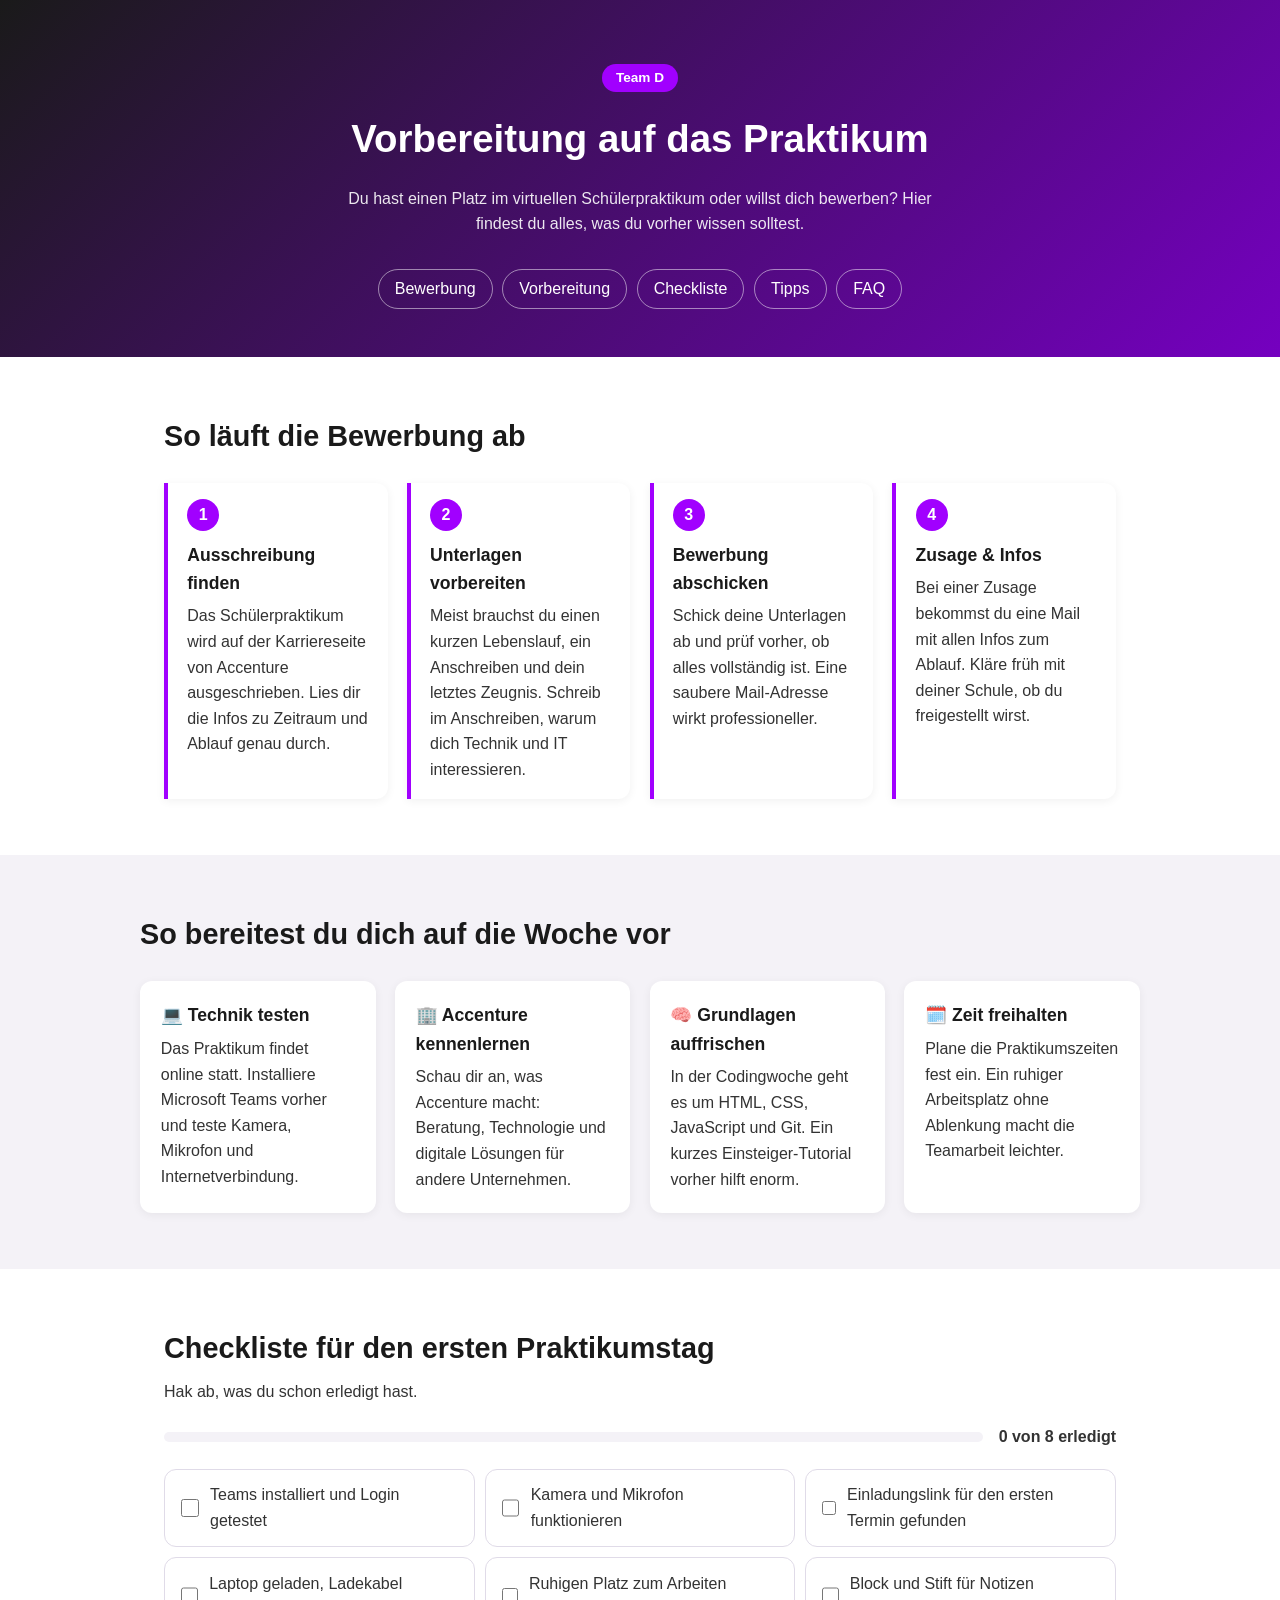
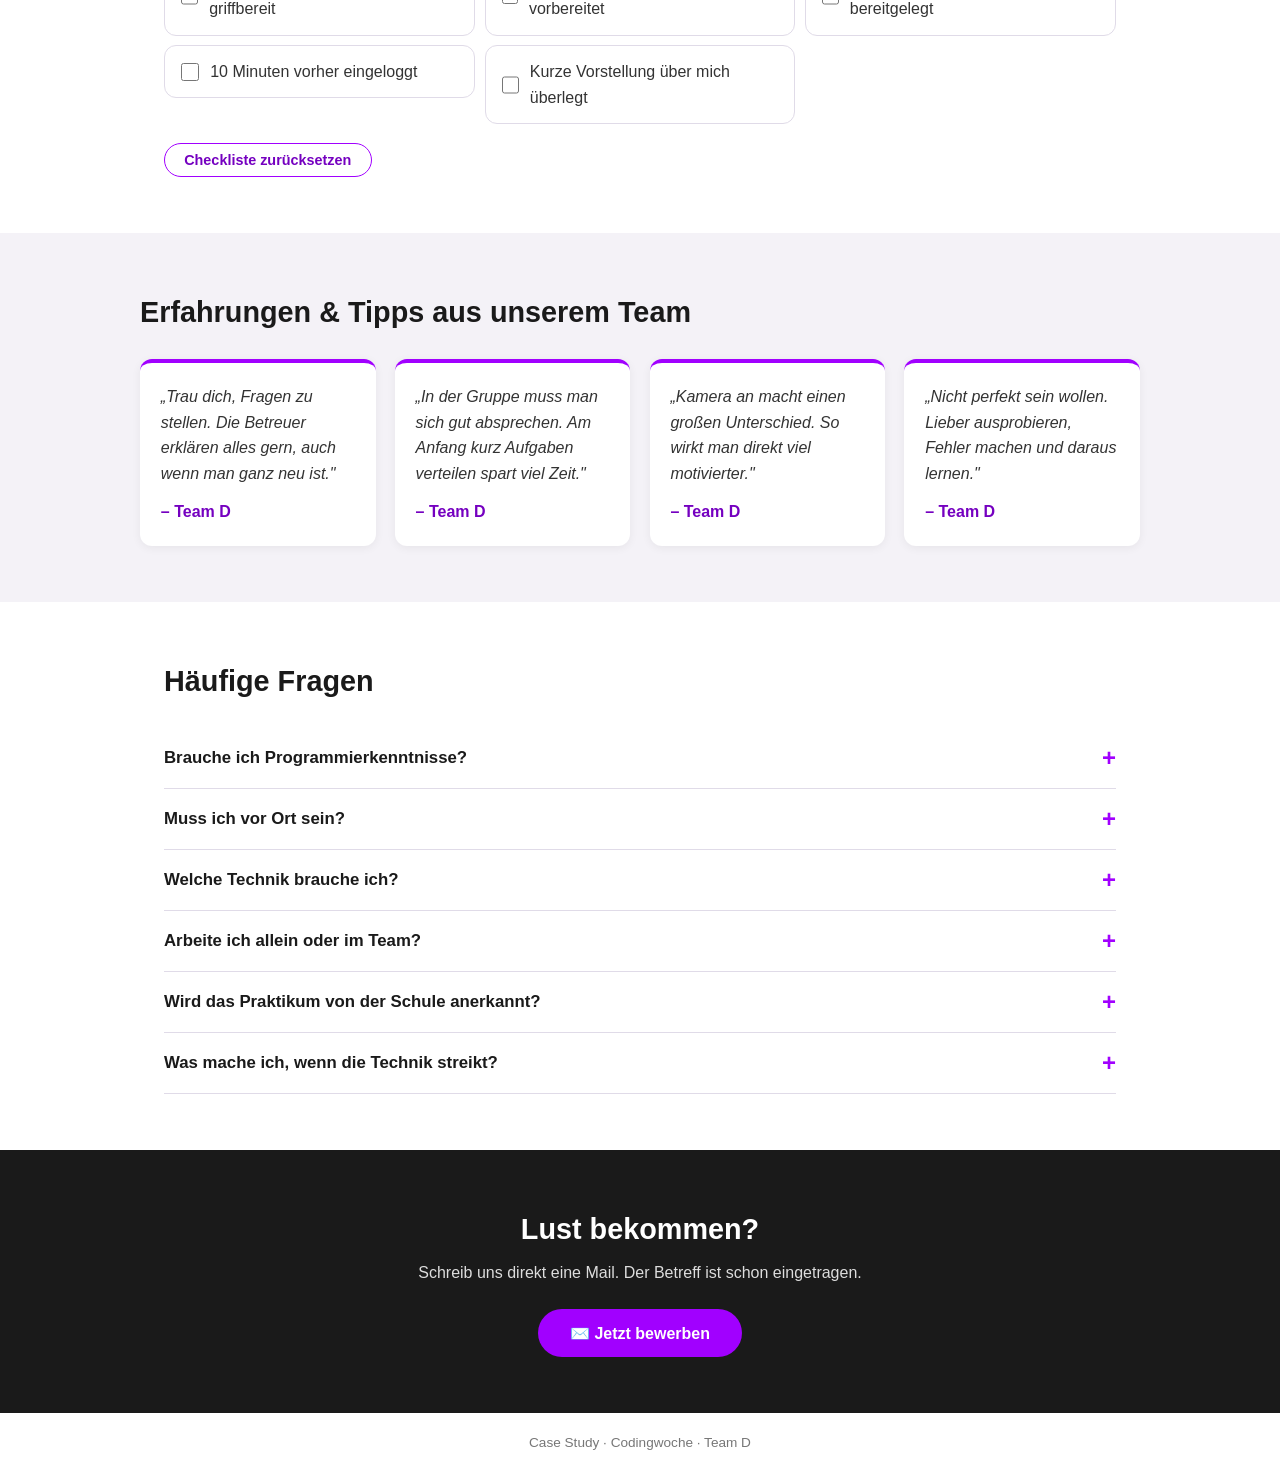
==== index.html @ a5226b43 "Team D: Vorbereitungsseite hinzugefügt" ====
<!DOCTYPE html>
<html lang="de">
<head>
  <meta charset="UTF-8">
  <meta name="viewport" content="width=device-width, initial-scale=1.0">
  <title>Vorbereitung auf das Praktikum</title>
  <link rel="stylesheet" href="style.css">
</head>
<body>

  <!-- Kopfbereich -->
  <header class="hero">
    <p class="hero__label">Team D</p>
    <h1>Vorbereitung auf das Praktikum</h1>
    <p class="hero__text">
      Du hast einen Platz im virtuellen Schülerpraktikum oder willst dich bewerben?
      Hier findest du alles, was du vorher wissen solltest.
    </p>
    <nav class="hero__nav">
      <a href="#bewerbung">Bewerbung</a>
      <a href="#vorbereitung">Vorbereitung</a>
      <a href="#checkliste">Checkliste</a>
      <a href="#tipps">Tipps</a>
      <a href="#faq">FAQ</a>
    </nav>
  </header>

  <main>

    <!-- 1. Bewerbungsprozess -->
    <section id="bewerbung" class="section">
      <h2>So läuft die Bewerbung ab</h2>
      <ol class="steps">
        <li class="step">
          <span class="step__nr">1</span>
          <h3>Ausschreibung finden</h3>
          <p>Das Schülerpraktikum wird auf der Karriereseite von Accenture ausgeschrieben. Lies dir die Infos zu Zeitraum und Ablauf genau durch.</p>
        </li>
        <li class="step">
          <span class="step__nr">2</span>
          <h3>Unterlagen vorbereiten</h3>
          <p>Meist brauchst du einen kurzen Lebenslauf, ein Anschreiben und dein letztes Zeugnis. Schreib im Anschreiben, warum dich Technik und IT interessieren.</p>
        </li>
        <li class="step">
          <span class="step__nr">3</span>
          <h3>Bewerbung abschicken</h3>
          <p>Schick deine Unterlagen ab und prüf vorher, ob alles vollständig ist. Eine saubere Mail-Adresse wirkt professioneller.</p>
        </li>
        <li class="step">
          <span class="step__nr">4</span>
          <h3>Zusage &amp; Infos</h3>
          <p>Bei einer Zusage bekommst du eine Mail mit allen Infos zum Ablauf. Kläre früh mit deiner Schule, ob du freigestellt wirst.</p>
        </li>
      </ol>
    </section>

    <!-- 2. Vorbereitung auf die Woche -->
    <section id="vorbereitung" class="section section--grey">
      <h2>So bereitest du dich auf die Woche vor</h2>
      <div class="cards">
        <article class="card">
          <h3>💻 Technik testen</h3>
          <p>Das Praktikum findet online statt. Installiere Microsoft Teams vorher und teste Kamera, Mikrofon und Internetverbindung.</p>
        </article>
        <article class="card">
          <h3>🏢 Accenture kennenlernen</h3>
          <p>Schau dir an, was Accenture macht: Beratung, Technologie und digitale Lösungen für andere Unternehmen.</p>
        </article>
        <article class="card">
          <h3>🧠 Grundlagen auffrischen</h3>
          <p>In der Codingwoche geht es um HTML, CSS, JavaScript und Git. Ein kurzes Einsteiger-Tutorial vorher hilft enorm.</p>
        </article>
        <article class="card">
          <h3>🗓️ Zeit freihalten</h3>
          <p>Plane die Praktikumszeiten fest ein. Ein ruhiger Arbeitsplatz ohne Ablenkung macht die Teamarbeit leichter.</p>
        </article>
      </div>
    </section>

    <!-- 3. Checkliste erster Tag -->
    <section id="checkliste" class="section">
      <h2>Checkliste für den ersten Praktikumstag</h2>
      <p class="section__intro">Hak ab, was du schon erledigt hast.</p>

      <div class="progress">
        <div class="progress__bar"><div class="progress__fill" id="progressFill"></div></div>
        <span class="progress__text" id="progressText">0 von 0 erledigt</span>
      </div>

      <ul class="checklist" id="checklist">
        <li><label><input type="checkbox"> Teams installiert und Login getestet</label></li>
        <li><label><input type="checkbox"> Kamera und Mikrofon funktionieren</label></li>
        <li><label><input type="checkbox"> Einladungslink für den ersten Termin gefunden</label></li>
        <li><label><input type="checkbox"> Laptop geladen, Ladekabel griffbereit</label></li>
        <li><label><input type="checkbox"> Ruhigen Platz zum Arbeiten vorbereitet</label></li>
        <li><label><input type="checkbox"> Block und Stift für Notizen bereitgelegt</label></li>
        <li><label><input type="checkbox"> 10 Minuten vorher eingeloggt</label></li>
        <li><label><input type="checkbox"> Kurze Vorstellung über mich überlegt</label></li>
      </ul>
      <button class="btn btn--light" id="resetChecklist">Checkliste zurücksetzen</button>
    </section>

    <!-- 4. Erfahrungen und Tipps -->
    <section id="tipps" class="section section--grey">
      <h2>Erfahrungen &amp; Tipps aus unserem Team</h2>
      <div class="cards">
        <blockquote class="quote">
          <p>„Trau dich, Fragen zu stellen. Die Betreuer erklären alles gern, auch wenn man ganz neu ist."</p>
          <cite>– Team D</cite>
        </blockquote>
        <blockquote class="quote">
          <p>„In der Gruppe muss man sich gut absprechen. Am Anfang kurz Aufgaben verteilen spart viel Zeit."</p>
          <cite>– Team D</cite>
        </blockquote>
        <blockquote class="quote">
          <p>„Kamera an macht einen großen Unterschied. So wirkt man direkt viel motivierter."</p>
          <cite>– Team D</cite>
        </blockquote>
        <blockquote class="quote">
          <p>„Nicht perfekt sein wollen. Lieber ausprobieren, Fehler machen und daraus lernen."</p>
          <cite>– Team D</cite>
        </blockquote>
      </div>
    </section>

    <!-- 5. FAQ -->
    <section id="faq" class="section">
      <h2>Häufige Fragen</h2>
      <div class="faq">
        <div class="faq__item">
          <button class="faq__question">Brauche ich Programmierkenntnisse?<span class="faq__icon">+</span></button>
          <div class="faq__answer"><p>Nein. Interesse an Informatik reicht. Die Grundlagen lernst du während der Codingwoche.</p></div>
        </div>
        <div class="faq__item">
          <button class="faq__question">Muss ich vor Ort sein?<span class="faq__icon">+</span></button>
          <div class="faq__answer"><p>Nein, das Praktikum ist virtuell. Du nimmst von zu Hause aus über Microsoft Teams teil.</p></div>
        </div>
        <div class="faq__item">
          <button class="faq__question">Welche Technik brauche ich?<span class="faq__icon">+</span></button>
          <div class="faq__answer"><p>Einen Laptop oder PC mit stabiler Internetverbindung, Kamera und Mikrofon. Ein Headset ist praktisch.</p></div>
        </div>
        <div class="faq__item">
          <button class="faq__question">Arbeite ich allein oder im Team?<span class="faq__icon">+</span></button>
          <div class="faq__answer"><p>Beides. Es gibt Inputs für alle und Aufgaben, die ihr in kleinen Teams löst, zum Beispiel eine Case Study.</p></div>
        </div>
        <div class="faq__item">
          <button class="faq__question">Wird das Praktikum von der Schule anerkannt?<span class="faq__icon">+</span></button>
          <div class="faq__answer"><p>Das entscheidet deine Schule. Frag am besten früh deine Lehrkraft und bitte um eine Praktikumsbestätigung.</p></div>
        </div>
        <div class="faq__item">
          <button class="faq__question">Was mache ich, wenn die Technik streikt?<span class="faq__icon">+</span></button>
          <div class="faq__answer"><p>Ruhe bewahren, kurz neu einwählen und die Betreuer per Chat oder Mail informieren.</p></div>
        </div>
      </div>
    </section>

    <!-- 6. Kontakt / E-Mail-Button -->
    <section class="section cta">
      <h2>Lust bekommen?</h2>
      <p>Schreib uns direkt eine Mail. Der Betreff ist schon eingetragen.</p>
      <button class="btn" id="mailButton">✉️ Jetzt bewerben</button>
    </section>

  </main>

  <footer class="footer">
    <p>Case Study · Codingwoche · Team D</p>
  </footer>

  <script src="script.js"></script>
</body>
</html>
---- style.css ----
/* ===== Grundeinstellungen ===== */
:root {
  --lila: #a100ff;
  --lila-dunkel: #7500c0;
  --schwarz: #1a1a1a;
  --grau: #f4f2f7;
  --text: #333;
  --radius: 12px;
}

* {
  box-sizing: border-box;
  margin: 0;
  padding: 0;
}

html {
  scroll-behavior: smooth;
}

body {
  font-family: "Segoe UI", Arial, sans-serif;
  color: var(--text);
  background: #fff;
  line-height: 1.6;
}

h2 {
  font-size: 1.8rem;
  color: var(--schwarz);
  margin-bottom: 1.5rem;
}

h3 {
  font-size: 1.1rem;
  color: var(--schwarz);
  margin-bottom: 0.4rem;
}

/* ===== Kopfbereich ===== */
.hero {
  background: linear-gradient(135deg, var(--schwarz) 0%, var(--lila-dunkel) 100%);
  color: #fff;
  padding: 4rem 1.5rem 3rem;
  text-align: center;
}

.hero__label {
  display: inline-block;
  background: var(--lila);
  padding: 0.2rem 0.9rem;
  border-radius: 20px;
  font-size: 0.85rem;
  font-weight: bold;
  margin-bottom: 1rem;
}

.hero h1 {
  font-size: 2.4rem;
  margin-bottom: 1rem;
}

.hero__text {
  max-width: 600px;
  margin: 0 auto 2rem;
  opacity: 0.9;
}

.hero__nav {
  display: flex;
  flex-wrap: wrap;
  justify-content: center;
  gap: 0.6rem;
}

.hero__nav a {
  color: #fff;
  text-decoration: none;
  border: 1px solid rgba(255, 255, 255, 0.5);
  padding: 0.4rem 1rem;
  border-radius: 20px;
  transition: background 0.2s;
}

.hero__nav a:hover {
  background: var(--lila);
  border-color: var(--lila);
}

/* ===== Abschnitte ===== */
.section {
  max-width: 1000px;
  margin: 0 auto;
  padding: 3.5rem 1.5rem;
}

.section--grey {
  max-width: none;
  background: var(--grau);
}

.section--grey > * {
  max-width: 1000px;
  margin-left: auto;
  margin-right: auto;
}

.section--grey > h2 {
  margin-bottom: 1.5rem;
}

.section__intro {
  margin-top: -1rem;
  margin-bottom: 1.2rem;
}

/* ===== Bewerbungsschritte ===== */
.steps {
  list-style: none;
  display: grid;
  grid-template-columns: repeat(auto-fit, minmax(210px, 1fr));
  gap: 1.2rem;
}

.step {
  border-left: 4px solid var(--lila);
  padding: 1rem 1rem 1rem 1.2rem;
  background: #fff;
  box-shadow: 0 2px 10px rgba(0, 0, 0, 0.06);
  border-radius: 0 var(--radius) var(--radius) 0;
}

.step__nr {
  display: inline-flex;
  align-items: center;
  justify-content: center;
  width: 32px;
  height: 32px;
  border-radius: 50%;
  background: var(--lila);
  color: #fff;
  font-weight: bold;
  margin-bottom: 0.6rem;
}

/* ===== Karten (Flexbox) ===== */
.cards {
  display: flex;
  flex-wrap: wrap;
  gap: 1.2rem;
}

.card,
.quote {
  flex: 1 1 220px;
  background: #fff;
  padding: 1.3rem;
  border-radius: var(--radius);
  box-shadow: 0 2px 10px rgba(0, 0, 0, 0.06);
  transition: transform 0.2s;
}

.card:hover,
.quote:hover {
  transform: translateY(-4px);
}

.quote {
  border-top: 4px solid var(--lila);
  font-style: italic;
}

.quote cite {
  display: block;
  margin-top: 0.8rem;
  font-style: normal;
  font-weight: bold;
  color: var(--lila-dunkel);
}

/* ===== Checkliste ===== */
.progress {
  display: flex;
  align-items: center;
  gap: 1rem;
  margin-bottom: 1.2rem;
}

.progress__bar {
  flex: 1;
  height: 10px;
  background: var(--grau);
  border-radius: 10px;
  overflow: hidden;
}

.progress__fill {
  height: 100%;
  width: 0;
  background: var(--lila);
  transition: width 0.3s;
}

.progress__text {
  font-weight: bold;
  white-space: nowrap;
}

.checklist {
  list-style: none;
  display: grid;
  grid-template-columns: repeat(auto-fit, minmax(280px, 1fr));
  gap: 0.6rem;
  margin-bottom: 1.2rem;
}

.checklist label {
  display: flex;
  align-items: center;
  gap: 0.7rem;
  padding: 0.8rem 1rem;
  border: 1px solid #e0dbe8;
  border-radius: var(--radius);
  cursor: pointer;
  transition: background 0.2s;
}

.checklist input {
  width: 18px;
  height: 18px;
  accent-color: var(--lila);
}

.checklist label.erledigt {
  background: #f3e6ff;
  text-decoration: line-through;
  color: #777;
}

/* ===== FAQ ===== */
.faq__item {
  border-bottom: 1px solid #e0dbe8;
}

.faq__question {
  width: 100%;
  display: flex;
  justify-content: space-between;
  align-items: center;
  background: none;
  border: none;
  padding: 1rem 0;
  font-size: 1.05rem;
  font-weight: bold;
  text-align: left;
  color: var(--schwarz);
  cursor: pointer;
}

.faq__question:hover {
  color: var(--lila);
}

.faq__icon {
  font-size: 1.5rem;
  color: var(--lila);
  transition: transform 0.2s;
}

.faq__answer {
  max-height: 0;
  overflow: hidden;
  transition: max-height 0.3s ease;
}

.faq__answer p {
  padding-bottom: 1rem;
}

.faq__item.offen .faq__icon {
  transform: rotate(45deg);
}

/* ===== Buttons ===== */
.btn {
  background: var(--lila);
  color: #fff;
  border: none;
  padding: 0.9rem 2rem;
  border-radius: 30px;
  font-size: 1rem;
  font-weight: bold;
  cursor: pointer;
  transition: background 0.2s;
}

.btn:hover {
  background: var(--lila-dunkel);
}

.btn--light {
  background: none;
  color: var(--lila-dunkel);
  border: 1px solid var(--lila);
  padding: 0.5rem 1.2rem;
  font-size: 0.9rem;
}

.btn--light:hover {
  background: var(--grau);
}

/* ===== Call to Action ===== */
.cta {
  text-align: center;
  background: var(--schwarz);
  color: #fff;
  max-width: none;
}

.cta h2 {
  color: #fff;
  margin-bottom: 0.5rem;
}

.cta p {
  margin-bottom: 1.5rem;
  opacity: 0.85;
}

/* ===== Fußzeile ===== */
.footer {
  text-align: center;
  padding: 1.2rem;
  font-size: 0.85rem;
  color: #777;
}

/* ===== Handy-Ansicht ===== */
@media (max-width: 600px) {
  .hero h1 {
    font-size: 1.8rem;
  }

  h2 {
    font-size: 1.4rem;
  }
}
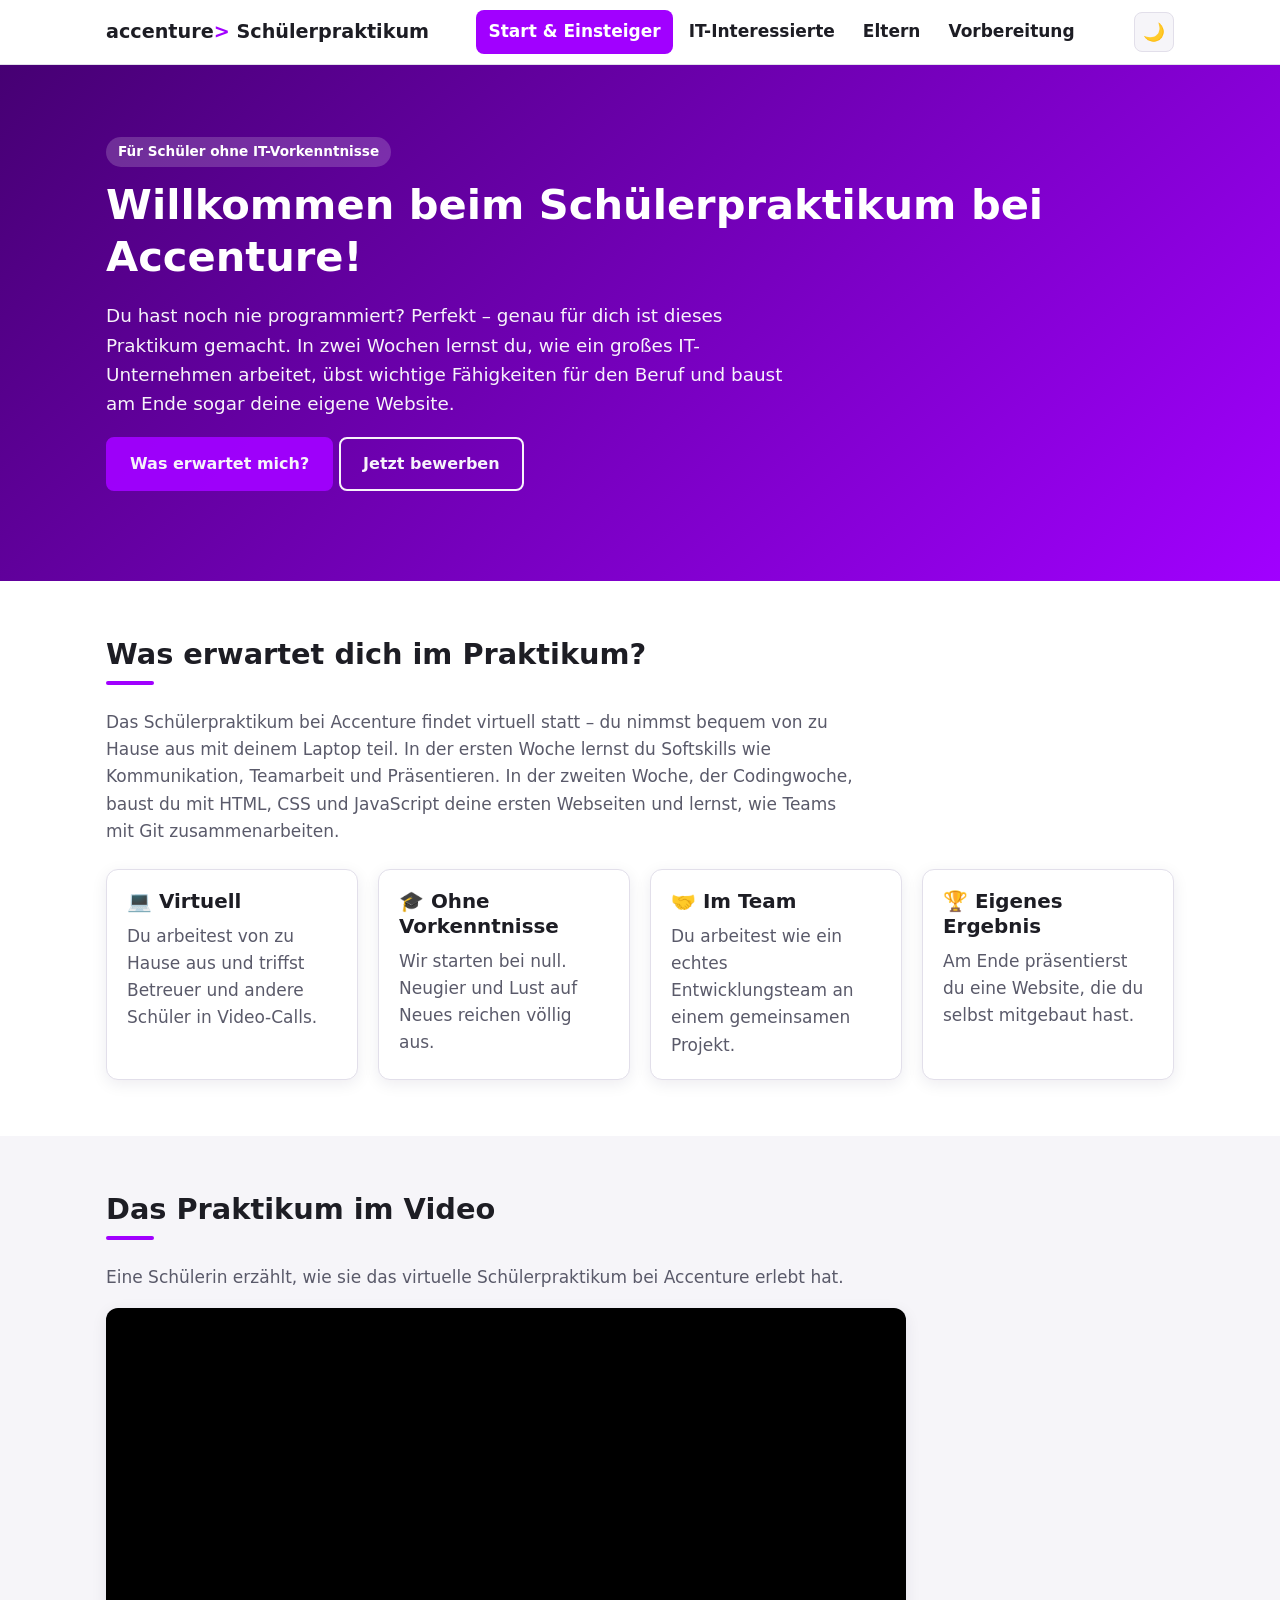
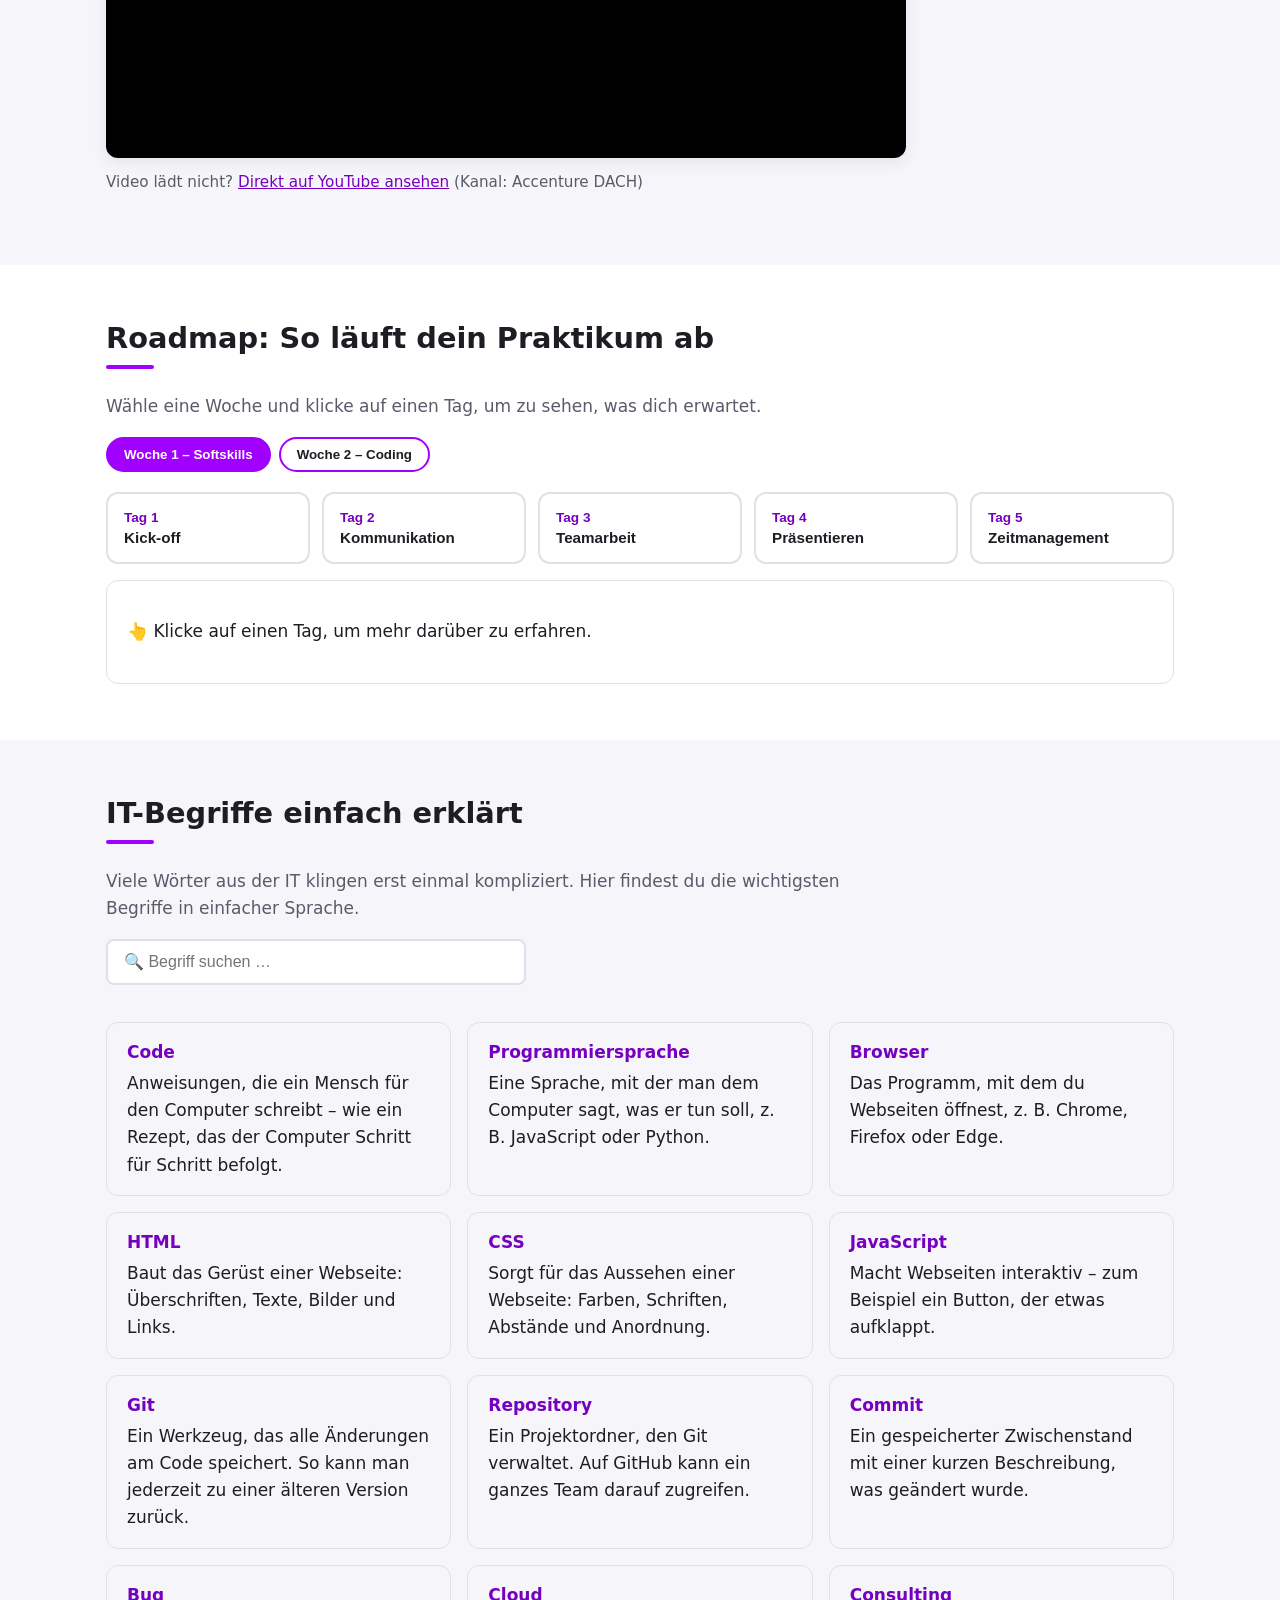
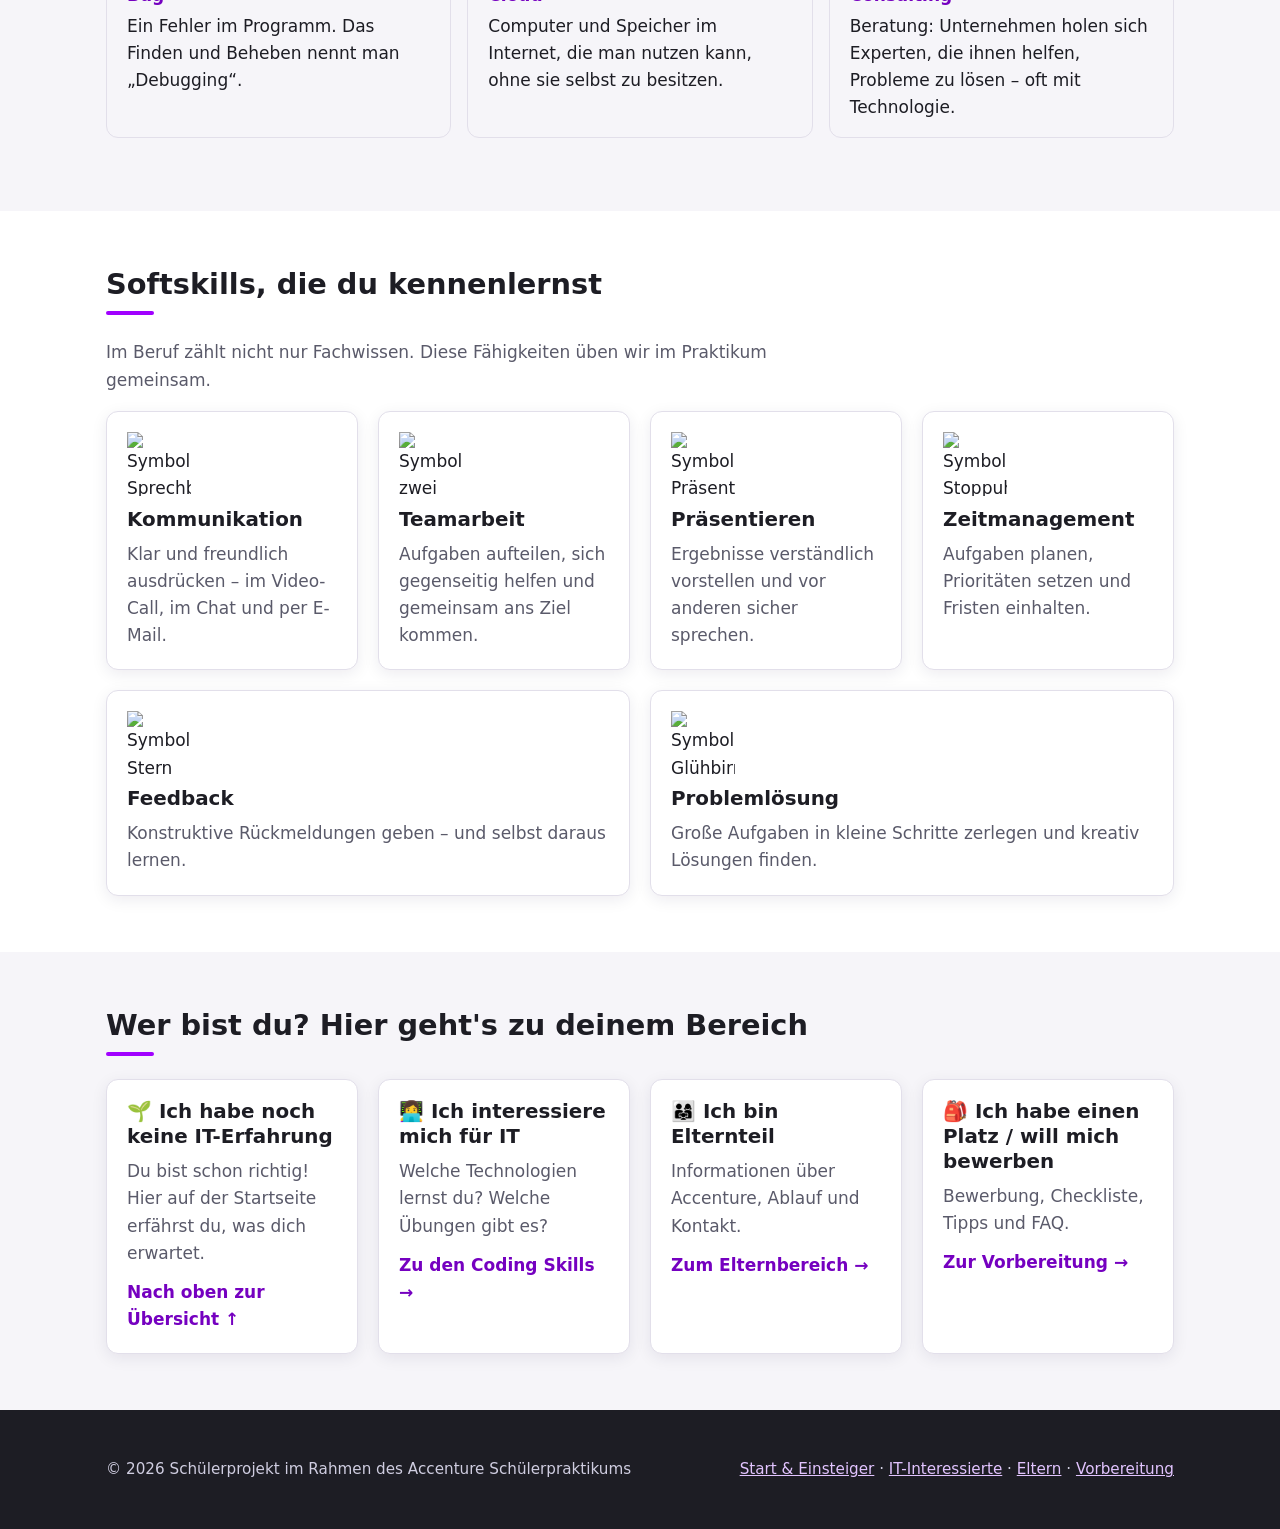
==== commit 1f4d6b92: "Dateinamen vereinheitlicht und gemeinsame style.css repariert" ====
--- a/index.html
+++ b/index.html
@@ -1,172 +1,247 @@
 <!DOCTYPE html>
 <html lang="de">
 <head>
+  <!-- Zeichensatz UTF-8, damit ä, ö, ü und ß richtig angezeigt werden -->
   <meta charset="UTF-8">
+  <!-- sorgt dafür, dass die Seite auf dem Handy nicht winzig klein dargestellt wird -->
   <meta name="viewport" content="width=device-width, initial-scale=1.0">
-  <title>Vorbereitung auf das Praktikum</title>
-  <link rel="stylesheet" href="style.css">
+  <title>Schülerpraktikum bei Accenture – Start</title>
+  <meta name="description" content="Alles über das virtuelle Schülerpraktikum bei Accenture – für Schüler ohne IT-Vorkenntnisse, IT-Interessierte, Eltern und zukünftige Praktikanten.">
+  <!-- gemeinsames Design für alle Seiten -->
+  <link rel="stylesheet" href="teama.css">
 </head>
 <body>
 
-  <!-- Kopfbereich -->
-  <header class="hero">
-    <p class="hero__label">Team D</p>
-    <h1>Vorbereitung auf das Praktikum</h1>
-    <p class="hero__text">
-      Du hast einen Platz im virtuellen Schülerpraktikum oder willst dich bewerben?
-      Hier findest du alles, was du vorher wissen solltest.
-    </p>
-    <nav class="hero__nav">
-      <a href="#bewerbung">Bewerbung</a>
-      <a href="#vorbereitung">Vorbereitung</a>
-      <a href="#checkliste">Checkliste</a>
-      <a href="#tipps">Tipps</a>
-      <a href="#faq">FAQ</a>
+  <!-- ===== GEMEINSAME NAVIGATION (auf allen 4 Seiten gleich, Änderungen nur über den Project Lead) ===== -->
+  <header class="navbar">
+    <nav class="container" aria-label="Hauptnavigation">
+      <a href="index.html" class="logo">accenture<span>&gt;</span> Schülerpraktikum</a>
+      <ul class="nav-links">
+        <li><a href="index.html" class="aktiv">Start &amp; Einsteiger</a></li>
+        <li><a href="coding.html">IT-Interessierte</a></li>
+        <li><a href="eltern.html">Eltern</a></li>
+        <li><a href="vorbereitung.html">Vorbereitung</a></li>
+      </ul>
+      <div class="nav-aktionen">
+        <button id="dark-btn" class="icon-btn" type="button" aria-label="Dunklen Modus aktivieren">🌙</button>
+        <button id="menu-btn" class="icon-btn" type="button" aria-label="Menü öffnen" aria-expanded="false">☰</button>
+      </div>
     </nav>
   </header>
 
+  <!-- ===== TEAM A: Home & Schüler ohne IT-Vorkenntnisse ===== -->
   <main>
 
-    <!-- 1. Bewerbungsprozess -->
-    <section id="bewerbung" class="section">
-      <h2>So läuft die Bewerbung ab</h2>
-      <ol class="steps">
-        <li class="step">
-          <span class="step__nr">1</span>
-          <h3>Ausschreibung finden</h3>
-          <p>Das Schülerpraktikum wird auf der Karriereseite von Accenture ausgeschrieben. Lies dir die Infos zu Zeitraum und Ablauf genau durch.</p>
-        </li>
-        <li class="step">
-          <span class="step__nr">2</span>
-          <h3>Unterlagen vorbereiten</h3>
-          <p>Meist brauchst du einen kurzen Lebenslauf, ein Anschreiben und dein letztes Zeugnis. Schreib im Anschreiben, warum dich Technik und IT interessieren.</p>
-        </li>
-        <li class="step">
-          <span class="step__nr">3</span>
-          <h3>Bewerbung abschicken</h3>
-          <p>Schick deine Unterlagen ab und prüf vorher, ob alles vollständig ist. Eine saubere Mail-Adresse wirkt professioneller.</p>
-        </li>
-        <li class="step">
-          <span class="step__nr">4</span>
-          <h3>Zusage &amp; Infos</h3>
-          <p>Bei einer Zusage bekommst du eine Mail mit allen Infos zum Ablauf. Kläre früh mit deiner Schule, ob du freigestellt wirst.</p>
-        </li>
-      </ol>
-    </section>
-
-    <!-- 2. Vorbereitung auf die Woche -->
-    <section id="vorbereitung" class="section section--grey">
-      <h2>So bereitest du dich auf die Woche vor</h2>
-      <div class="cards">
-        <article class="card">
-          <h3>💻 Technik testen</h3>
-          <p>Das Praktikum findet online statt. Installiere Microsoft Teams vorher und teste Kamera, Mikrofon und Internetverbindung.</p>
-        </article>
-        <article class="card">
-          <h3>🏢 Accenture kennenlernen</h3>
-          <p>Schau dir an, was Accenture macht: Beratung, Technologie und digitale Lösungen für andere Unternehmen.</p>
-        </article>
-        <article class="card">
-          <h3>🧠 Grundlagen auffrischen</h3>
-          <p>In der Codingwoche geht es um HTML, CSS, JavaScript und Git. Ein kurzes Einsteiger-Tutorial vorher hilft enorm.</p>
-        </article>
-        <article class="card">
-          <h3>🗓️ Zeit freihalten</h3>
-          <p>Plane die Praktikumszeiten fest ein. Ein ruhiger Arbeitsplatz ohne Ablenkung macht die Teamarbeit leichter.</p>
-        </article>
-      </div>
-    </section>
-
-    <!-- 3. Checkliste erster Tag -->
-    <section id="checkliste" class="section">
-      <h2>Checkliste für den ersten Praktikumstag</h2>
-      <p class="section__intro">Hak ab, was du schon erledigt hast.</p>
-
-      <div class="progress">
-        <div class="progress__bar"><div class="progress__fill" id="progressFill"></div></div>
-        <span class="progress__text" id="progressText">0 von 0 erledigt</span>
-      </div>
-
-      <ul class="checklist" id="checklist">
-        <li><label><input type="checkbox"> Teams installiert und Login getestet</label></li>
-        <li><label><input type="checkbox"> Kamera und Mikrofon funktionieren</label></li>
-        <li><label><input type="checkbox"> Einladungslink für den ersten Termin gefunden</label></li>
-        <li><label><input type="checkbox"> Laptop geladen, Ladekabel griffbereit</label></li>
-        <li><label><input type="checkbox"> Ruhigen Platz zum Arbeiten vorbereitet</label></li>
-        <li><label><input type="checkbox"> Block und Stift für Notizen bereitgelegt</label></li>
-        <li><label><input type="checkbox"> 10 Minuten vorher eingeloggt</label></li>
-        <li><label><input type="checkbox"> Kurze Vorstellung über mich überlegt</label></li>
-      </ul>
-      <button class="btn btn--light" id="resetChecklist">Checkliste zurücksetzen</button>
-    </section>
-
-    <!-- 4. Erfahrungen und Tipps -->
-    <section id="tipps" class="section section--grey">
-      <h2>Erfahrungen &amp; Tipps aus unserem Team</h2>
-      <div class="cards">
-        <blockquote class="quote">
-          <p>„Trau dich, Fragen zu stellen. Die Betreuer erklären alles gern, auch wenn man ganz neu ist."</p>
-          <cite>– Team D</cite>
-        </blockquote>
-        <blockquote class="quote">
-          <p>„In der Gruppe muss man sich gut absprechen. Am Anfang kurz Aufgaben verteilen spart viel Zeit."</p>
-          <cite>– Team D</cite>
-        </blockquote>
-        <blockquote class="quote">
-          <p>„Kamera an macht einen großen Unterschied. So wirkt man direkt viel motivierter."</p>
-          <cite>– Team D</cite>
-        </blockquote>
-        <blockquote class="quote">
-          <p>„Nicht perfekt sein wollen. Lieber ausprobieren, Fehler machen und daraus lernen."</p>
-          <cite>– Team D</cite>
-        </blockquote>
-      </div>
-    </section>
-
-    <!-- 5. FAQ -->
-    <section id="faq" class="section">
-      <h2>Häufige Fragen</h2>
-      <div class="faq">
-        <div class="faq__item">
-          <button class="faq__question">Brauche ich Programmierkenntnisse?<span class="faq__icon">+</span></button>
-          <div class="faq__answer"><p>Nein. Interesse an Informatik reicht. Die Grundlagen lernst du während der Codingwoche.</p></div>
-        </div>
-        <div class="faq__item">
-          <button class="faq__question">Muss ich vor Ort sein?<span class="faq__icon">+</span></button>
-          <div class="faq__answer"><p>Nein, das Praktikum ist virtuell. Du nimmst von zu Hause aus über Microsoft Teams teil.</p></div>
-        </div>
-        <div class="faq__item">
-          <button class="faq__question">Welche Technik brauche ich?<span class="faq__icon">+</span></button>
-          <div class="faq__answer"><p>Einen Laptop oder PC mit stabiler Internetverbindung, Kamera und Mikrofon. Ein Headset ist praktisch.</p></div>
-        </div>
-        <div class="faq__item">
-          <button class="faq__question">Arbeite ich allein oder im Team?<span class="faq__icon">+</span></button>
-          <div class="faq__answer"><p>Beides. Es gibt Inputs für alle und Aufgaben, die ihr in kleinen Teams löst, zum Beispiel eine Case Study.</p></div>
-        </div>
-        <div class="faq__item">
-          <button class="faq__question">Wird das Praktikum von der Schule anerkannt?<span class="faq__icon">+</span></button>
-          <div class="faq__answer"><p>Das entscheidet deine Schule. Frag am besten früh deine Lehrkraft und bitte um eine Praktikumsbestätigung.</p></div>
-        </div>
-        <div class="faq__item">
-          <button class="faq__question">Was mache ich, wenn die Technik streikt?<span class="faq__icon">+</span></button>
-          <div class="faq__answer"><p>Ruhe bewahren, kurz neu einwählen und die Betreuer per Chat oder Mail informieren.</p></div>
-        </div>
-      </div>
-    </section>
-
-    <!-- 6. Kontakt / E-Mail-Button -->
-    <section class="section cta">
-      <h2>Lust bekommen?</h2>
-      <p>Schreib uns direkt eine Mail. Der Betreff ist schon eingetragen.</p>
-      <button class="btn" id="mailButton">✉️ Jetzt bewerben</button>
+    <!-- 1. Willkommenstext -->
+    <section class="hero">
+      <div class="container">
+        <span class="label">Für Schüler ohne IT-Vorkenntnisse</span>
+        <h1>Willkommen beim Schülerpraktikum bei Accenture!</h1>
+        <p>Du hast noch nie programmiert? Perfekt – genau für dich ist dieses Praktikum gemacht. In zwei Wochen lernst du, wie ein großes IT-Unternehmen arbeitet, übst wichtige Fähigkeiten für den Beruf und baust am Ende sogar deine eigene Website.</p>
+        <p>
+          <a href="#erwartung" class="btn">Was erwartet mich?</a>
+          <a href="vorbereitung.html#bewerben" class="btn hell">Jetzt bewerben</a>
+        </p>
+      </div>
+    </section>
+
+    <!-- 2. Was erwartet mich? (Erklärung des Praktikums) -->
+    <section id="erwartung">
+      <div class="container">
+        <h2>Was erwartet dich im Praktikum?</h2>
+        <p class="einleitung">Das Schülerpraktikum bei Accenture findet virtuell statt – du nimmst bequem von zu Hause aus mit deinem Laptop teil. In der ersten Woche lernst du Softskills wie Kommunikation, Teamarbeit und Präsentieren. In der zweiten Woche, der Codingwoche, baust du mit HTML, CSS und JavaScript deine ersten Webseiten und lernst, wie Teams mit Git zusammenarbeiten.</p>
+        <div class="card-reihe" style="margin-top:24px">
+          <div class="card">
+            <h3>💻 Virtuell</h3>
+            <p>Du arbeitest von zu Hause aus und triffst Betreuer und andere Schüler in Video-Calls.</p>
+          </div>
+          <div class="card">
+            <h3>🎓 Ohne Vorkenntnisse</h3>
+            <p>Wir starten bei null. Neugier und Lust auf Neues reichen völlig aus.</p>
+          </div>
+          <div class="card">
+            <h3>🤝 Im Team</h3>
+            <p>Du arbeitest wie ein echtes Entwicklungsteam an einem gemeinsamen Projekt.</p>
+          </div>
+          <div class="card">
+            <h3>🏆 Eigenes Ergebnis</h3>
+            <p>Am Ende präsentierst du eine Website, die du selbst mitgebaut hast.</p>
+          </div>
+        </div>
+      </div>
+    </section>
+
+    <!-- 3. Video (eingebettet mit einem iframe) -->
+    <section class="grau">
+      <div class="container">
+        <h2>Das Praktikum im Video</h2>
+        <p class="einleitung">Eine Schülerin erzählt, wie sie das virtuelle Schülerpraktikum bei Accenture erlebt hat.</p>
+        <div class="video-box">
+          <!-- Der YouTube-Player. "-FLZ0xPVOGg" ist die ID des Videos (steht in der YouTube-Adresse hinter "watch?v=") -->
+          <iframe
+            src="https://www.youtube-nocookie.com/embed/-FLZ0xPVOGg"
+            title="Virtuelles Schülerpraktikum bei Accenture"
+            allow="accelerometer; encrypted-media; gyroscope; picture-in-picture"
+            referrerpolicy="strict-origin-when-cross-origin"
+            allowfullscreen></iframe>
+
+          <!-- Ersatz: Vorschaubild mit Link. Am Anfang versteckt (hidden).
+               JavaScript zeigt es nur, wenn die Seite per Doppelklick als Datei geöffnet wurde,
+               weil YouTube den Player dort nicht abspielt (Fehler 153). -->
+          <a class="video-vorschau" id="video-vorschau" href="https://www.youtube.com/watch?v=-FLZ0xPVOGg" target="_blank" rel="noopener" hidden>
+            <img src="https://i.ytimg.com/vi/-FLZ0xPVOGg/hqdefault.jpg" alt="Vorschaubild: Virtuelles Schülerpraktikum bei Accenture">
+            <span>▶ Video auf YouTube ansehen</span>
+          </a>
+        </div>
+        <p class="video-link">Video lädt nicht? <a href="https://www.youtube.com/watch?v=-FLZ0xPVOGg" target="_blank" rel="noopener">Direkt auf YouTube ansehen</a> (Kanal: Accenture DACH)</p>
+      </div>
+    </section>
+
+    <!-- 4. Roadmap: die Inhalte stehen im HTML, JavaScript zeigt sie beim Klick an -->
+    <section id="roadmap-bereich">
+      <div class="container">
+        <h2>Roadmap: So läuft dein Praktikum ab</h2>
+        <p class="einleitung">Wähle eine Woche und klicke auf einen Tag, um zu sehen, was dich erwartet.</p>
+
+        <div class="roadmap-wochen">
+          <button class="woche-btn aktiv" type="button" id="woche-1-btn">Woche 1 – Softskills</button>
+          <button class="woche-btn" type="button" id="woche-2-btn">Woche 2 – Coding</button>
+        </div>
+
+        <!-- Woche 1 -->
+        <ol class="roadmap" id="woche-1">
+          <li><button class="tag-btn" type="button" data-info="Begrüßung, Kennenlernen der Betreuer und der anderen Schüler, Einrichten von Microsoft Teams und eine erste Vorstellung von Accenture."><strong>Tag 1</strong><span>Kick-off</span></button></li>
+          <li><button class="tag-btn" type="button" data-info="Wie kommuniziere ich klar und freundlich – im Video-Call, im Chat und per E-Mail? Übungen in kleinen Gruppen."><strong>Tag 2</strong><span>Kommunikation</span></button></li>
+          <li><button class="tag-btn" type="button" data-info="Rollen im Team, gemeinsame Ziele und Feedback geben. Wir lösen eine Aufgabe, die nur im Team klappt."><strong>Tag 3</strong><span>Teamarbeit</span></button></li>
+          <li><button class="tag-btn" type="button" data-info="Aufbau einer guten Präsentation, Folien gestalten und frei sprechen. Jede Gruppe hält einen kurzen Vortrag."><strong>Tag 4</strong><span>Präsentieren</span></button></li>
+          <li><button class="tag-btn" type="button" data-info="Aufgaben planen und Prioritäten setzen. Abschluss der ersten Woche mit einer Feedbackrunde."><strong>Tag 5</strong><span>Zeitmanagement</span></button></li>
+        </ol>
+
+        <!-- Woche 2 (am Anfang versteckt durch das Attribut "hidden") -->
+        <ol class="roadmap" id="woche-2" hidden>
+          <li><button class="tag-btn" type="button" data-info="Wie ist eine Webseite aufgebaut? Wir schreiben unsere erste Seite mit Überschriften, Texten, Bildern und Links."><strong>Tag 6</strong><span>HTML</span></button></li>
+          <li><button class="tag-btn" type="button" data-info="Farben, Schriften, Abstände und Layout mit Flexbox – damit die Seite gut aussieht."><strong>Tag 7</strong><span>CSS</span></button></li>
+          <li><button class="tag-btn" type="button" data-info="Webseiten werden interaktiv: Buttons, die etwas tun, Variablen, Bedingungen und Funktionen."><strong>Tag 8</strong><span>JavaScript</span></button></li>
+          <li><button class="tag-btn" type="button" data-info="Wie arbeiten Entwicklerteams gemeinsam am gleichen Code? Commits, Branches und das gemeinsame Repository auf GitHub."><strong>Tag 9</strong><span>Git &amp; GitHub</span></button></li>
+          <li><button class="tag-btn" type="button" data-info="Wir setzen alles in einem Teamprojekt um und präsentieren die fertige Website."><strong>Tag 10</strong><span>Projekt &amp; Abschluss</span></button></li>
+        </ol>
+
+        <!-- Textfeld unter der Roadmap: JavaScript schreibt hier Titel und Text des angeklickten Tages hinein.
+             Die Überschrift ist am Anfang versteckt (hidden), man sieht nur den Hinweis. -->
+        <div class="tag-details" aria-live="polite">
+          <h3 id="tag-titel" hidden></h3>
+          <p id="tag-text">👆 Klicke auf einen Tag, um mehr darüber zu erfahren.</p>
+        </div>
+      </div>
+    </section>
+
+    <!-- 5. IT-Begriffe für Anfänger (mit Suchfeld) -->
+    <section class="grau">
+      <div class="container" id="glossar-bereich">
+        <h2>IT-Begriffe einfach erklärt</h2>
+        <p class="einleitung">Viele Wörter aus der IT klingen erst einmal kompliziert. Hier findest du die wichtigsten Begriffe in einfacher Sprache.</p>
+        <!-- Suchfeld: JavaScript durchsucht beim Tippen alle Einträge mit der Klasse "suchbar" -->
+        <input type="search" class="suchfeld" id="glossar-suche" placeholder="🔍 Begriff suchen …" aria-label="Begriffe durchsuchen">
+        <!-- <dl> = Definitionsliste: <dt> ist der Begriff, <dd> die Erklärung -->
+        <dl class="glossar">
+          <div class="begriff suchbar"><dt>Code</dt><dd>Anweisungen, die ein Mensch für den Computer schreibt – wie ein Rezept, das der Computer Schritt für Schritt befolgt.</dd></div>
+          <div class="begriff suchbar"><dt>Programmiersprache</dt><dd>Eine Sprache, mit der man dem Computer sagt, was er tun soll, z. B. JavaScript oder Python.</dd></div>
+          <div class="begriff suchbar"><dt>Browser</dt><dd>Das Programm, mit dem du Webseiten öffnest, z. B. Chrome, Firefox oder Edge.</dd></div>
+          <div class="begriff suchbar"><dt>HTML</dt><dd>Baut das Gerüst einer Webseite: Überschriften, Texte, Bilder und Links.</dd></div>
+          <div class="begriff suchbar"><dt>CSS</dt><dd>Sorgt für das Aussehen einer Webseite: Farben, Schriften, Abstände und Anordnung.</dd></div>
+          <div class="begriff suchbar"><dt>JavaScript</dt><dd>Macht Webseiten interaktiv – zum Beispiel ein Button, der etwas aufklappt.</dd></div>
+          <div class="begriff suchbar"><dt>Git</dt><dd>Ein Werkzeug, das alle Änderungen am Code speichert. So kann man jederzeit zu einer älteren Version zurück.</dd></div>
+          <div class="begriff suchbar"><dt>Repository</dt><dd>Ein Projektordner, den Git verwaltet. Auf GitHub kann ein ganzes Team darauf zugreifen.</dd></div>
+          <div class="begriff suchbar"><dt>Commit</dt><dd>Ein gespeicherter Zwischenstand mit einer kurzen Beschreibung, was geändert wurde.</dd></div>
+          <div class="begriff suchbar"><dt>Bug</dt><dd>Ein Fehler im Programm. Das Finden und Beheben nennt man „Debugging“.</dd></div>
+          <div class="begriff suchbar"><dt>Cloud</dt><dd>Computer und Speicher im Internet, die man nutzen kann, ohne sie selbst zu besitzen.</dd></div>
+          <div class="begriff suchbar"><dt>Consulting</dt><dd>Beratung: Unternehmen holen sich Experten, die ihnen helfen, Probleme zu lösen – oft mit Technologie.</dd></div>
+        </dl>
+        <p class="keine-treffer" id="glossar-keine-treffer">Kein Begriff gefunden. Versuch es mit einem anderen Wort.</p>
+      </div>
+    </section>
+
+    <!-- 6. Softskills mit Bildern -->
+    <section>
+      <div class="container">
+        <h2>Softskills, die du kennenlernst</h2>
+        <p class="einleitung">Im Beruf zählt nicht nur Fachwissen. Diese Fähigkeiten üben wir im Praktikum gemeinsam.</p>
+        <div class="card-reihe">
+          <div class="card">
+            <img src="img/kommunikation.svg" alt="Symbol Sprechblase">
+            <h3>Kommunikation</h3>
+            <p>Klar und freundlich ausdrücken – im Video-Call, im Chat und per E-Mail.</p>
+          </div>
+          <div class="card">
+            <img src="img/teamarbeit.svg" alt="Symbol zwei Personen">
+            <h3>Teamarbeit</h3>
+            <p>Aufgaben aufteilen, sich gegenseitig helfen und gemeinsam ans Ziel kommen.</p>
+          </div>
+          <div class="card">
+            <img src="img/praesentieren.svg" alt="Symbol Präsentationstafel">
+            <h3>Präsentieren</h3>
+            <p>Ergebnisse verständlich vorstellen und vor anderen sicher sprechen.</p>
+          </div>
+          <div class="card">
+            <img src="img/zeitmanagement.svg" alt="Symbol Stoppuhr">
+            <h3>Zeitmanagement</h3>
+            <p>Aufgaben planen, Prioritäten setzen und Fristen einhalten.</p>
+          </div>
+          <div class="card">
+            <img src="img/feedback.svg" alt="Symbol Stern">
+            <h3>Feedback</h3>
+            <p>Konstruktive Rückmeldungen geben – und selbst daraus lernen.</p>
+          </div>
+          <div class="card">
+            <img src="img/problemloesung.svg" alt="Symbol Glühbirne">
+            <h3>Problemlösung</h3>
+            <p>Große Aufgaben in kleine Schritte zerlegen und kreativ Lösungen finden.</p>
+          </div>
+        </div>
+      </div>
+    </section>
+
+    <!-- 7. Wegweiser: Links zu den Bereichen der anderen Teams -->
+    <section class="grau">
+      <div class="container">
+        <h2>Wer bist du? Hier geht's zu deinem Bereich</h2>
+        <div class="card-reihe wegweiser">
+          <a href="#erwartung" class="card">
+            <h3>🌱 Ich habe noch keine IT-Erfahrung</h3>
+            <p>Du bist schon richtig! Hier auf der Startseite erfährst du, was dich erwartet.</p>
+            <span class="pfeil">Nach oben zur Übersicht ↑</span>
+          </a>
+          <a href="coding.html" class="card">
+            <h3>👩‍💻 Ich interessiere mich für IT</h3>
+            <p>Welche Technologien lernst du? Welche Übungen gibt es?</p>
+            <span class="pfeil">Zu den Coding Skills →</span>
+          </a>
+          <a href="eltern.html" class="card">
+            <h3>👨‍👩‍👧 Ich bin Elternteil</h3>
+            <p>Informationen über Accenture, Ablauf und Kontakt.</p>
+            <span class="pfeil">Zum Elternbereich →</span>
+          </a>
+          <a href="vorbereitung.html" class="card">
+            <h3>🎒 Ich habe einen Platz / will mich bewerben</h3>
+            <p>Bewerbung, Checkliste, Tipps und FAQ.</p>
+            <span class="pfeil">Zur Vorbereitung →</span>
+          </a>
+        </div>
+      </div>
     </section>
 
   </main>
 
-  <footer class="footer">
-    <p>Case Study · Codingwoche · Team D</p>
+  <!-- ===== GEMEINSAMER FOOTER ===== -->
+  <footer>
+    <div class="container">
+      <p>© <span id="jahr">2026</span> Schülerprojekt im Rahmen des Accenture Schülerpraktikums</p>
+      <p><a href="index.html">Start &amp; Einsteiger</a> · <a href="coding.html">IT-Interessierte</a> · <a href="eltern.html">Eltern</a> · <a href="vorbereitung.html">Vorbereitung</a></p>
+    </div>
   </footer>
 
-  <script src="script.js"></script>
+  <button id="nach-oben" type="button" aria-label="Nach oben scrollen">↑</button>
+  <!-- JavaScript ganz am Ende laden, damit alle HTML-Elemente schon existieren -->
+  <script src="teama.js"></script>
 </body>
-</html>
+</html>
--- a/teama.css
+++ b/teama.css
@@ -0,0 +1,579 @@
+/* =========================================================
+   Accenture Student Internship Portal – gemeinsames Stylesheet
+   Verantwortlich: Project Lead (Änderungen nur nach Absprache!)
+   Aufbau:
+     1. Variablen (Farben, Schriften)   – GEMEINSAM
+     2. Grundlayout, Navigation, Footer – GEMEINSAM
+     3. Bausteine (Cards, Buttons, ...) – GEMEINSAM
+     4. Team A – Startseite
+     5. Team B – Coding Skills
+     6. Team C – Eltern
+     7. Team D – Vorbereitung
+     8. Responsive & Extras
+   ========================================================= */
+
+/* ---------- 1. Variablen ---------- */
+:root {
+  --lila: #a100ff;          /* Akzentfarbe */
+  --lila-dunkel: #7500c0;
+  --lila-hell: #f3e6ff;
+  --text: #1d1d24;
+  --text-leise: #5a5a6a;
+  --hintergrund: #ffffff;
+  --flaeche: #f6f5f9;
+  --rand: #e2dfea;
+  --schatten: 0 4px 16px rgba(30, 0, 60, 0.08);
+  --radius: 12px;
+  --schrift: "Segoe UI", system-ui, -apple-system, Roboto, Arial, sans-serif;
+  --breite: 1100px;
+}
+
+/* Dark Mode (wird per JavaScript über die Klasse "dark" am <html> gesetzt) */
+html.dark {
+  --lila: #c266ff;
+  --lila-dunkel: #a100ff;
+  --lila-hell: #2c1a3d;
+  --text: #ecebf2;
+  --text-leise: #a9a7b8;
+  --hintergrund: #14131a;
+  --flaeche: #1e1c26;
+  --rand: #34313f;
+  --schatten: 0 4px 16px rgba(0, 0, 0, 0.4);
+}
+
+/* ---------- 2. Grundlayout ---------- */
+* { box-sizing: border-box; }
+
+/* Elemente mit dem Attribut "hidden" immer verstecken (auch wenn sie sonst display: flex haben) */
+[hidden] { display: none !important; }
+
+html { scroll-behavior: smooth; }
+
+body {
+  margin: 0;
+  font-family: var(--schrift);
+  font-size: 17px;
+  line-height: 1.6;
+  color: var(--text);
+  background: var(--hintergrund);
+  transition: background 0.3s, color 0.3s;
+}
+
+img { max-width: 100%; display: block; }
+
+a { color: var(--lila-dunkel); }
+html.dark a { color: var(--lila); }
+
+h1, h2, h3 { line-height: 1.25; }
+h2 { font-size: 1.8rem; margin-top: 0; }
+h2::after {               /* kleiner lila Strich unter jeder Überschrift */
+  content: "";
+  display: block;
+  width: 48px;
+  height: 4px;
+  margin-top: 8px;
+  background: var(--lila);
+  border-radius: 2px;
+}
+
+.container {
+  max-width: var(--breite);
+  margin: 0 auto;
+  padding: 0 16px;
+}
+
+section { padding: 56px 0; }
+section.grau { background: var(--flaeche); }
+
+.einleitung { color: var(--text-leise); max-width: 750px; }
+
+/* Navigation */
+.navbar {
+  position: sticky;
+  top: 0;
+  z-index: 100;
+  background: var(--hintergrund);
+  border-bottom: 1px solid var(--rand);
+}
+.navbar .container {
+  display: flex;
+  align-items: center;
+  justify-content: space-between;
+  gap: 16px;
+  min-height: 64px;
+}
+.logo {
+  font-weight: 800;
+  font-size: 1.2rem;
+  text-decoration: none;
+  color: var(--text) !important;
+}
+.logo span { color: var(--lila); }
+
+.nav-links {
+  display: flex;
+  gap: 4px;
+  list-style: none;
+  margin: 0;
+  padding: 0;
+}
+.nav-links a {
+  display: block;
+  padding: 8px 12px;
+  border-radius: 8px;
+  text-decoration: none;
+  color: var(--text);
+  font-weight: 600;
+}
+.nav-links a:hover { background: var(--lila-hell); }
+.nav-links a.aktiv { background: var(--lila); color: #fff; }
+
+.nav-aktionen { display: flex; gap: 8px; align-items: center; }
+
+.icon-btn {
+  border: 1px solid var(--rand);
+  background: var(--flaeche);
+  color: var(--text);
+  width: 40px;
+  height: 40px;
+  border-radius: 8px;
+  font-size: 1.1rem;
+  cursor: pointer;
+}
+.icon-btn:hover { border-color: var(--lila); }
+#menu-btn { display: none; }
+
+/* Seitenkopf (Hero) */
+.hero {
+  background: linear-gradient(135deg, #460073 0%, #a100ff 100%);
+  color: #fff;
+  padding: 72px 0;
+}
+.hero h1 { font-size: 2.6rem; margin: 0 0 16px; }
+.hero p { font-size: 1.15rem; max-width: 680px; opacity: 0.95; }
+.hero .label {
+  display: inline-block;
+  background: rgba(255, 255, 255, 0.18);
+  padding: 4px 12px;
+  border-radius: 999px;
+  font-size: 0.85rem;
+  font-weight: 600;
+  margin-bottom: 12px;
+}
+
+/* Footer */
+footer {
+  background: #1d1d24;
+  color: #cfcde0;
+  padding: 32px 0;
+  font-size: 0.95rem;
+}
+footer .container {
+  display: flex;
+  flex-wrap: wrap;
+  justify-content: space-between;
+  gap: 16px;
+}
+footer a { color: #e2c4ff !important; }
+
+/* ---------- 3. Bausteine ---------- */
+.btn {
+  display: inline-block;
+  padding: 12px 22px;
+  border-radius: 8px;
+  border: 2px solid var(--lila);
+  background: var(--lila);
+  color: #fff !important;
+  font-weight: 700;
+  font-size: 1rem;
+  text-decoration: none;
+  cursor: pointer;
+  transition: transform 0.15s, background 0.15s;
+}
+.btn:hover { transform: translateY(-2px); background: var(--lila-dunkel); }
+.btn.hell { background: transparent; color: var(--lila-dunkel) !important; }
+.hero .btn.hell { color: #fff !important; border-color: #fff; }
+
+/* Card-Raster mit Flexbox */
+.card-reihe {
+  display: flex;
+  flex-wrap: wrap;
+  gap: 20px;
+}
+.card {
+  /* flex: wachsen schrumpfen Startbreite → jede Karte startet bei 220px und wird dann gleichmäßig breiter */
+  flex: 1 1 220px;
+  background: var(--hintergrund);
+  border: 1px solid var(--rand);
+  border-radius: var(--radius);
+  padding: 20px;
+  box-shadow: var(--schatten);
+  transition: transform 0.2s, box-shadow 0.2s;
+}
+.card:hover { transform: translateY(-4px); box-shadow: 0 8px 24px rgba(100, 0, 160, 0.15); }
+.card img { width: 64px; height: 64px; margin-bottom: 12px; }
+.card h3 { margin: 0 0 8px; }
+.card p { margin: 0; color: var(--text-leise); }
+
+/* Hinweisbox */
+.hinweis {
+  border-left: 4px solid var(--lila);
+  background: var(--lila-hell);
+  padding: 12px 16px;
+  border-radius: 0 8px 8px 0;
+  margin: 16px 0;
+}
+
+/* Versteckte Zusatzinfos ("Mehr anzeigen") */
+.mehr-text, .card .mehr-text { display: none; margin-top: 12px; }
+.mehr-text.offen, .card .mehr-text.offen { display: block; }
+.mehr-btn {
+  margin-top: 12px;
+  background: none;
+  border: none;
+  padding: 0;
+  color: var(--lila-dunkel);
+  font-weight: 700;
+  cursor: pointer;
+  font-size: 0.95rem;
+}
+html.dark .mehr-btn { color: var(--lila); }
+
+/* Suchfeld */
+.suchfeld {
+  width: 100%;
+  max-width: 420px;
+  padding: 12px 16px;
+  font-size: 1rem;
+  border: 2px solid var(--rand);
+  border-radius: 8px;
+  background: var(--hintergrund);
+  color: var(--text);
+  margin-bottom: 20px;
+}
+.suchfeld:focus { outline: none; border-color: var(--lila); }
+.keine-treffer { display: none; color: var(--text-leise); font-style: italic; }
+
+/* Back to Top */
+#nach-oben {
+  position: fixed;
+  right: 20px;
+  bottom: 20px;
+  width: 48px;
+  height: 48px;
+  border-radius: 50%;
+  border: none;
+  background: var(--lila);
+  color: #fff;
+  font-size: 1.4rem;
+  cursor: pointer;
+  box-shadow: var(--schatten);
+  opacity: 0;
+  pointer-events: none;
+  transition: opacity 0.3s;
+}
+#nach-oben.sichtbar { opacity: 1; pointer-events: auto; }
+
+/* ---------- 4. Team A – Startseite ---------- */
+  /* aspect-ratio hält das Video immer im Breitbild-Format 16:9 */
+.video-box {
+  position: relative;
+  width: 100%;
+  max-width: 800px;
+  aspect-ratio: 16 / 9;
+  border-radius: var(--radius);
+  overflow: hidden;
+  background: #000;
+  box-shadow: var(--schatten);
+}
+.video-box iframe { width: 100%; height: 100%; border: 0; }
+.video-link { margin-top: 12px; color: var(--text-leise); font-size: 0.95rem; }
+/* Vorschaubild, wenn die Seite als Datei geöffnet wird (siehe main.js) */
+.video-vorschau { position: relative; display: block; height: 100%; }
+.video-vorschau img { width: 100%; height: 100%; object-fit: cover; opacity: 0.85; }
+.video-vorschau span {
+  position: absolute;
+  top: 50%;
+  left: 50%;
+  transform: translate(-50%, -50%);
+  padding: 14px 24px;
+  border-radius: 999px;
+  background: var(--lila);
+  color: #fff;
+  font-weight: 700;
+}
+.video-vorschau:hover span { background: var(--lila-dunkel); }
+
+/* Roadmap */
+.roadmap-wochen { display: flex; gap: 8px; margin-bottom: 20px; flex-wrap: wrap; }
+.woche-btn {
+  padding: 8px 16px;
+  border-radius: 999px;
+  border: 2px solid var(--lila);
+  background: transparent;
+  color: var(--text);
+  font-weight: 700;
+  cursor: pointer;
+}
+.woche-btn.aktiv { background: var(--lila); color: #fff; }
+
+.roadmap {
+  display: flex;
+  gap: 12px;
+  list-style: none;
+  padding: 0;
+  margin: 0;
+}
+.roadmap li { flex: 1; }
+.tag-btn {
+  width: 100%;
+  height: 100%;
+  text-align: left;
+  padding: 16px;
+  border-radius: var(--radius);
+  border: 2px solid var(--rand);
+  background: var(--hintergrund);
+  color: var(--text);
+  cursor: pointer;
+  font-size: 0.95rem;
+  transition: border-color 0.2s, transform 0.2s;
+}
+.tag-btn:hover { border-color: var(--lila); transform: translateY(-2px); }
+/* "aktiv" setzt JavaScript beim angeklickten Tag */
+.tag-btn.aktiv { border-color: var(--lila); background: var(--lila-hell); }
+.tag-btn strong { display: block; color: var(--lila-dunkel); font-size: 0.85rem; }
+html.dark .tag-btn strong { color: var(--lila); }
+.tag-btn span { display: block; font-weight: 700; margin-top: 4px; }
+
+.tag-details {
+  margin-top: 16px;
+  padding: 20px;
+  border-radius: var(--radius);
+  background: var(--hintergrund);
+  border: 1px solid var(--rand);
+  min-height: 90px;
+}
+.tag-details h3 { margin-top: 0; }
+
+/* Glossar */
+.glossar { display: flex; flex-wrap: wrap; gap: 16px; }
+.begriff {
+  flex: 1 1 300px;
+  padding: 16px 20px;
+  border-radius: var(--radius);
+  background: var(--flaeche);
+  border: 1px solid var(--rand);
+}
+.begriff dt { font-weight: 800; color: var(--lila-dunkel); }
+html.dark .begriff dt { color: var(--lila); }
+.begriff dd { margin: 4px 0 0; }
+
+/* Bereich-Wegweiser */
+.wegweiser .card { text-decoration: none; color: var(--text); }
+.wegweiser .card .pfeil { display: inline-block; margin-top: 12px; font-weight: 700; color: var(--lila-dunkel); }
+
+/* ---------- 5. Team B – Coding Skills ---------- */
+/* Maximal 6 Cards pro Zeile: jede Card ist mindestens 1/6 der Breite */
+.tech-cards .card {
+  /* Breite = (ganze Zeile minus 5 Lücken à 20px) geteilt durch 6 → höchstens 6 Karten passen in eine Zeile */
+  flex: 1 1 calc((100% - 5 * 20px) / 6);
+  min-width: 200px;
+}
+.tech-cards .card img { width: 72px; height: 72px; }
+
+.uebung {
+  display: flex;
+  gap: 24px;
+  flex-wrap: wrap;
+  padding: 24px;
+  margin-bottom: 24px;
+  border: 1px solid var(--rand);
+  border-radius: var(--radius);
+  background: var(--hintergrund);
+}
+.uebung > div { flex: 1 1 320px; }
+.uebung h3 { margin-top: 0; }
+.tag {
+  display: inline-block;
+  padding: 2px 10px;
+  border-radius: 999px;
+  background: var(--lila-hell);
+  color: var(--lila-dunkel);
+  font-size: 0.8rem;
+  font-weight: 700;
+  margin-right: 4px;
+}
+html.dark .tag { color: var(--lila); }
+
+pre {
+  margin: 0;
+  padding: 16px;
+  border-radius: 8px;
+  background: #1d1d24;
+  color: #e8e6f0;
+  font-size: 0.85rem;
+  overflow-x: auto;
+}
+code { font-family: Consolas, "Courier New", monospace; }
+
+.vorschau {
+  border: 2px dashed var(--rand);
+  border-radius: 8px;
+  padding: 16px;
+  background: var(--flaeche);
+}
+
+.filter-leiste { display: flex; gap: 8px; flex-wrap: wrap; margin-bottom: 24px; }
+
+table.verwendung {
+  width: 100%;
+  border-collapse: collapse;
+  background: var(--hintergrund);
+}
+.verwendung th, .verwendung td {
+  text-align: left;
+  padding: 12px;
+  border-bottom: 1px solid var(--rand);
+  vertical-align: top;
+}
+.verwendung th { background: var(--lila); color: #fff; }
+
+/* ---------- 6. Team C – Eltern ---------- */
+.zahlen { display: flex; flex-wrap: wrap; gap: 20px; margin: 24px 0; }
+.zahl {
+  flex: 1 1 180px;
+  text-align: center;
+  padding: 20px;
+  border-radius: var(--radius);
+  background: var(--hintergrund);
+  border: 1px solid var(--rand);
+}
+.zahl b { display: block; font-size: 2rem; color: var(--lila-dunkel); }
+html.dark .zahl b { color: var(--lila); }
+
+/* CSS zählt die Listenpunkte selbst (counter) und zeigt die Zahl im lila Kreis (::before) */
+.ablauf { counter-reset: schritt; list-style: none; padding: 0; }
+.ablauf li {
+  counter-increment: schritt;
+  position: relative;
+  padding: 0 0 20px 56px;
+}
+.ablauf li::before {
+  content: counter(schritt);
+  position: absolute;
+  left: 0;
+  top: 0;
+  width: 36px;
+  height: 36px;
+  border-radius: 50%;
+  background: var(--lila);
+  color: #fff;
+  font-weight: 800;
+  display: flex;
+  align-items: center;
+  justify-content: center;
+}
+
+.kontakt { display: flex; flex-wrap: wrap; gap: 24px; }
+.kontakt address, .kontakt .karte { flex: 1 1 340px; }
+.kontakt address {
+  font-style: normal;
+  padding: 24px;
+  border-radius: var(--radius);
+  background: var(--hintergrund);
+  border: 1px solid var(--rand);
+}
+.karte iframe {
+  width: 100%;
+  height: 340px;
+  border: 0;
+  border-radius: var(--radius);
+}
+
+/* ---------- 7. Team D – Vorbereitung ---------- */
+.schritte { display: flex; gap: 16px; flex-wrap: wrap; }
+.schritte .card { position: relative; padding-top: 44px; }
+.schritte .nr {
+  position: absolute;
+  top: 14px;
+  left: 20px;
+  font-weight: 800;
+  color: var(--lila);
+}
+
+.checkliste { list-style: none; padding: 0; max-width: 640px; }
+.checkliste li {
+  padding: 12px 16px;
+  margin-bottom: 8px;
+  border-radius: 8px;
+  background: var(--hintergrund);
+  border: 1px solid var(--rand);
+}
+.checkliste label { display: flex; gap: 12px; align-items: center; cursor: pointer; }
+.checkliste input { width: 20px; height: 20px; accent-color: var(--lila); }
+.checkliste li.erledigt label { text-decoration: line-through; color: var(--text-leise); }
+.fortschritt {
+  height: 10px;
+  max-width: 640px;
+  border-radius: 999px;
+  background: var(--rand);
+  overflow: hidden;
+  margin-bottom: 8px;
+}
+.fortschritt div { height: 100%; width: 0; background: var(--lila); transition: width 0.3s; }
+
+.tipp blockquote { margin: 0; font-style: italic; }
+.tipp .wer { margin-top: 12px; font-weight: 700; color: var(--text); font-size: 0.9rem; }
+
+/* FAQ (Akkordeon) */
+.faq { max-width: 800px; }
+.faq-item { border-bottom: 1px solid var(--rand); }
+.faq-frage {
+  width: 100%;
+  display: flex;
+  justify-content: space-between;
+  align-items: center;
+  gap: 16px;
+  padding: 18px 0;
+  background: none;
+  border: none;
+  color: var(--text);
+  font-size: 1.05rem;
+  font-weight: 700;
+  text-align: left;
+  cursor: pointer;
+}
+/* das + rechts neben jeder Frage; beim Öffnen wird es um 45° zum × gedreht */
+.faq-frage::after { content: "+"; font-size: 1.5rem; color: var(--lila); transition: transform 0.2s; }
+.faq-item.offen .faq-frage::after { transform: rotate(45deg); }
+.faq-antwort { display: none; padding: 0 0 18px; color: var(--text-leise); }
+.faq-item.offen .faq-antwort { display: block; }
+
+.bewerben-box {
+  text-align: center;
+  padding: 40px 24px;
+  border-radius: var(--radius);
+  background: linear-gradient(135deg, #460073, #a100ff);
+  color: #fff;
+}
+.bewerben-box h2::after { margin: 8px auto 0; background: #fff; }
+.bewerben-box .btn { background: #fff; color: var(--lila-dunkel) !important; border-color: #fff; }
+
+/* ---------- 8. Responsive (Smartphone) ---------- */
+@media (max-width: 860px) {
+  #menu-btn { display: block; }
+  .nav-links {
+    display: none;
+    position: absolute;
+    top: 64px;
+    left: 0;
+    right: 0;
+    flex-direction: column;
+    padding: 12px 16px;
+    background: var(--hintergrund);
+    border-bottom: 1px solid var(--rand);
+  }
+  .nav-links.offen { display: flex; }
+  .roadmap { flex-direction: column; }
+  .hero h1 { font-size: 2rem; }
+}
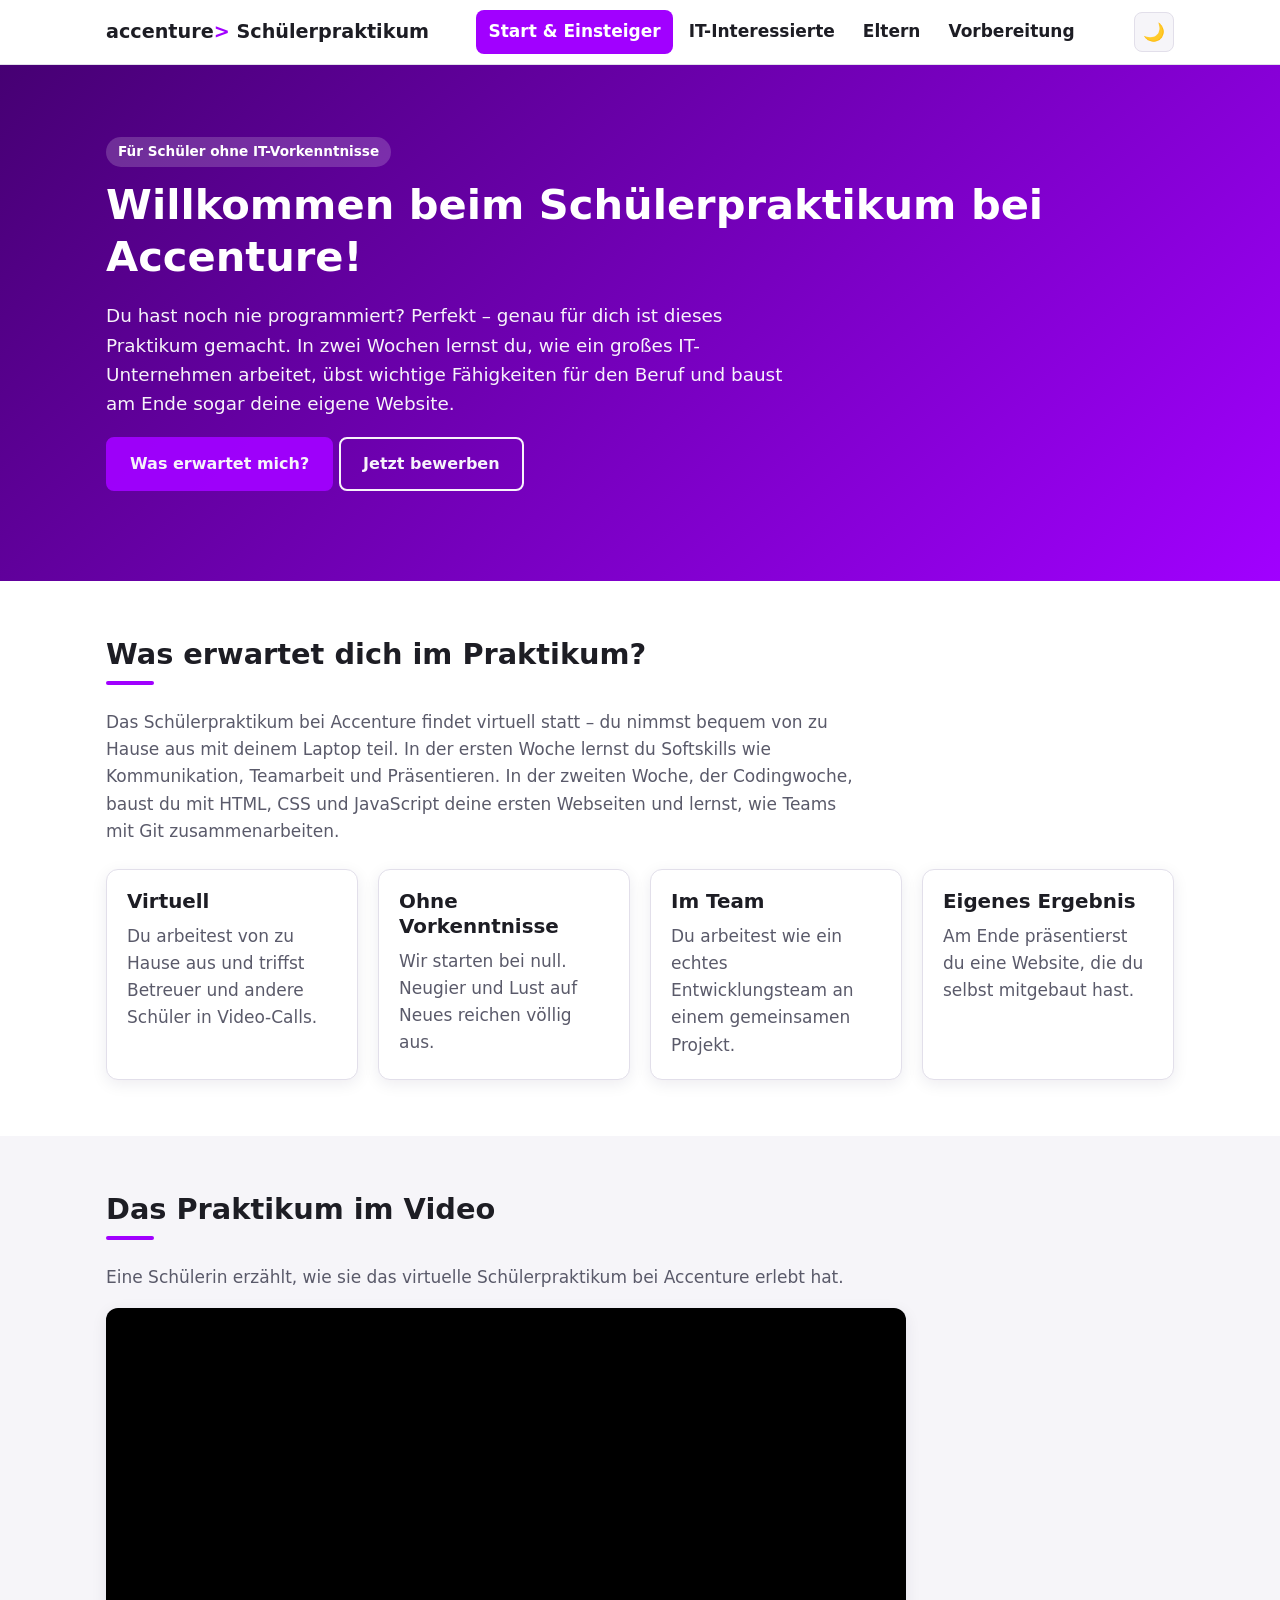
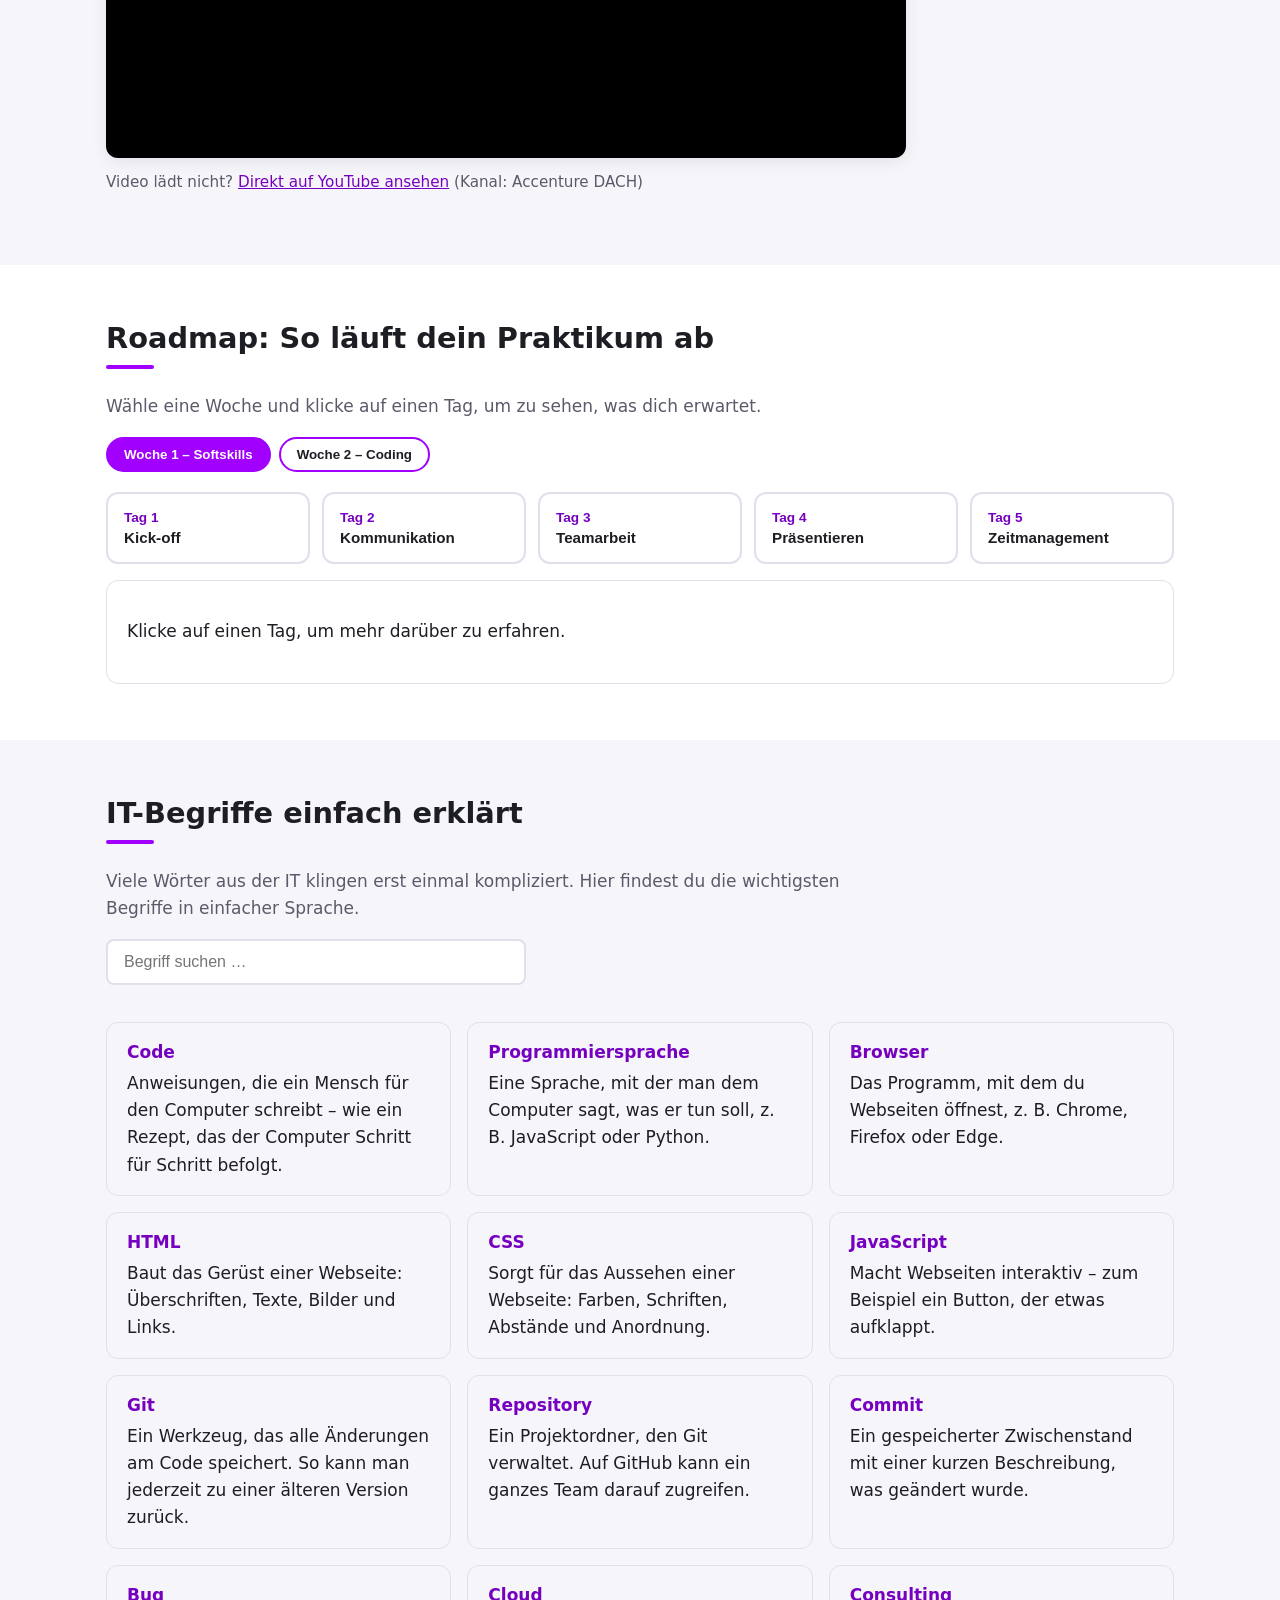
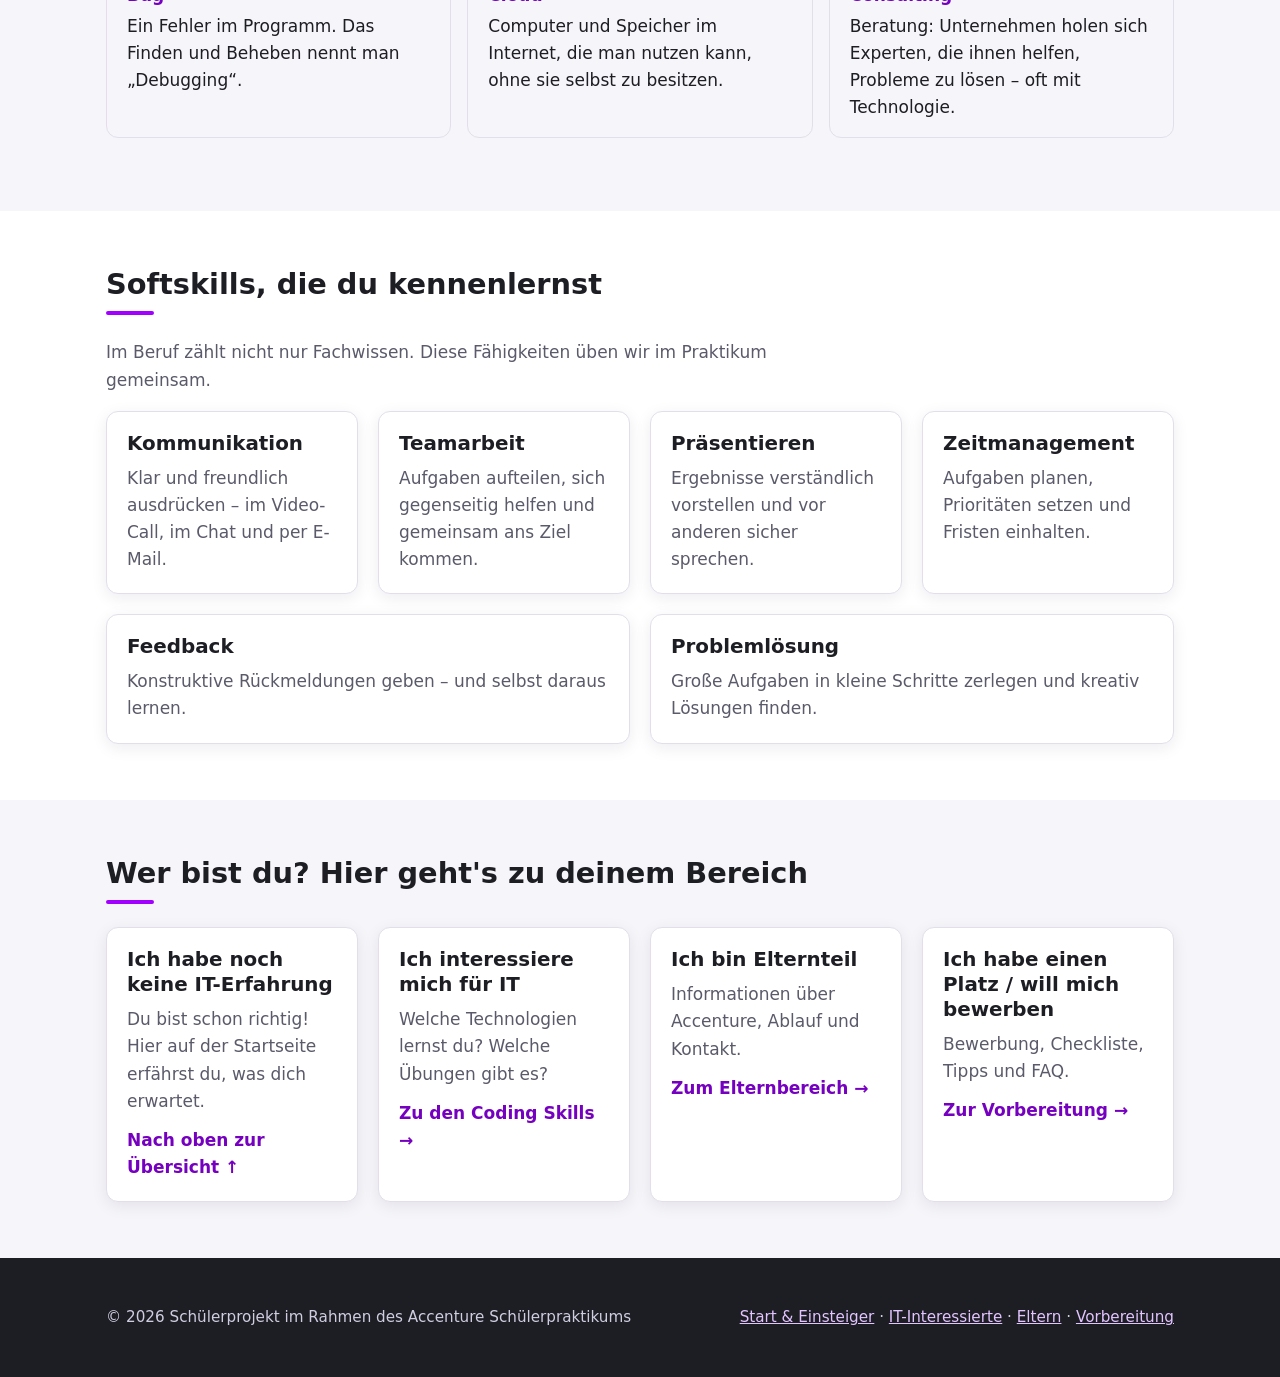
==== commit 57b6ef36: "Verbesserung" ====
--- a/index.html
+++ b/index.html
@@ -5,7 +5,7 @@
   <meta charset="UTF-8">
   <!-- sorgt dafür, dass die Seite auf dem Handy nicht winzig klein dargestellt wird -->
   <meta name="viewport" content="width=device-width, initial-scale=1.0">
-  <title>Schülerpraktikum bei Accenture – Start</title>
+  <title>Start &amp; Einsteiger | Accenture Schülerpraktikum</title>
   <meta name="description" content="Alles über das virtuelle Schülerpraktikum bei Accenture – für Schüler ohne IT-Vorkenntnisse, IT-Interessierte, Eltern und zukünftige Praktikanten.">
   <!-- gemeinsames Design für alle Seiten -->
   <link rel="stylesheet" href="teama.css">
@@ -40,7 +40,7 @@
         <p>Du hast noch nie programmiert? Perfekt – genau für dich ist dieses Praktikum gemacht. In zwei Wochen lernst du, wie ein großes IT-Unternehmen arbeitet, übst wichtige Fähigkeiten für den Beruf und baust am Ende sogar deine eigene Website.</p>
         <p>
           <a href="#erwartung" class="btn">Was erwartet mich?</a>
-          <a href="vorbereitung.html#bewerben" class="btn hell">Jetzt bewerben</a>
+          <a href="vorbereitung.html#bewerbung" class="btn hell">Jetzt bewerben</a>
         </p>
       </div>
     </section>
@@ -52,19 +52,19 @@
         <p class="einleitung">Das Schülerpraktikum bei Accenture findet virtuell statt – du nimmst bequem von zu Hause aus mit deinem Laptop teil. In der ersten Woche lernst du Softskills wie Kommunikation, Teamarbeit und Präsentieren. In der zweiten Woche, der Codingwoche, baust du mit HTML, CSS und JavaScript deine ersten Webseiten und lernst, wie Teams mit Git zusammenarbeiten.</p>
         <div class="card-reihe" style="margin-top:24px">
           <div class="card">
-            <h3>💻 Virtuell</h3>
+            <h3>Virtuell</h3>
             <p>Du arbeitest von zu Hause aus und triffst Betreuer und andere Schüler in Video-Calls.</p>
           </div>
           <div class="card">
-            <h3>🎓 Ohne Vorkenntnisse</h3>
+            <h3>Ohne Vorkenntnisse</h3>
             <p>Wir starten bei null. Neugier und Lust auf Neues reichen völlig aus.</p>
           </div>
           <div class="card">
-            <h3>🤝 Im Team</h3>
+            <h3>Im Team</h3>
             <p>Du arbeitest wie ein echtes Entwicklungsteam an einem gemeinsamen Projekt.</p>
           </div>
           <div class="card">
-            <h3>🏆 Eigenes Ergebnis</h3>
+            <h3>Eigenes Ergebnis</h3>
             <p>Am Ende präsentierst du eine Website, die du selbst mitgebaut hast.</p>
           </div>
         </div>
@@ -130,7 +130,7 @@
              Die Überschrift ist am Anfang versteckt (hidden), man sieht nur den Hinweis. -->
         <div class="tag-details" aria-live="polite">
           <h3 id="tag-titel" hidden></h3>
-          <p id="tag-text">👆 Klicke auf einen Tag, um mehr darüber zu erfahren.</p>
+          <p id="tag-text">Klicke auf einen Tag, um mehr darüber zu erfahren.</p>
         </div>
       </div>
     </section>
@@ -141,7 +141,7 @@
         <h2>IT-Begriffe einfach erklärt</h2>
         <p class="einleitung">Viele Wörter aus der IT klingen erst einmal kompliziert. Hier findest du die wichtigsten Begriffe in einfacher Sprache.</p>
         <!-- Suchfeld: JavaScript durchsucht beim Tippen alle Einträge mit der Klasse "suchbar" -->
-        <input type="search" class="suchfeld" id="glossar-suche" placeholder="🔍 Begriff suchen …" aria-label="Begriffe durchsuchen">
+        <input type="search" class="suchfeld" id="glossar-suche" placeholder="Begriff suchen …" aria-label="Begriffe durchsuchen">
         <!-- <dl> = Definitionsliste: <dt> ist der Begriff, <dd> die Erklärung -->
         <dl class="glossar">
           <div class="begriff suchbar"><dt>Code</dt><dd>Anweisungen, die ein Mensch für den Computer schreibt – wie ein Rezept, das der Computer Schritt für Schritt befolgt.</dd></div>
@@ -161,39 +161,33 @@
       </div>
     </section>
 
-    <!-- 6. Softskills mit Bildern -->
+    <!-- 6. Softskills -->
     <section>
       <div class="container">
         <h2>Softskills, die du kennenlernst</h2>
         <p class="einleitung">Im Beruf zählt nicht nur Fachwissen. Diese Fähigkeiten üben wir im Praktikum gemeinsam.</p>
         <div class="card-reihe">
           <div class="card">
-            <img src="img/kommunikation.svg" alt="Symbol Sprechblase">
             <h3>Kommunikation</h3>
             <p>Klar und freundlich ausdrücken – im Video-Call, im Chat und per E-Mail.</p>
           </div>
           <div class="card">
-            <img src="img/teamarbeit.svg" alt="Symbol zwei Personen">
             <h3>Teamarbeit</h3>
             <p>Aufgaben aufteilen, sich gegenseitig helfen und gemeinsam ans Ziel kommen.</p>
           </div>
           <div class="card">
-            <img src="img/praesentieren.svg" alt="Symbol Präsentationstafel">
             <h3>Präsentieren</h3>
             <p>Ergebnisse verständlich vorstellen und vor anderen sicher sprechen.</p>
           </div>
           <div class="card">
-            <img src="img/zeitmanagement.svg" alt="Symbol Stoppuhr">
             <h3>Zeitmanagement</h3>
             <p>Aufgaben planen, Prioritäten setzen und Fristen einhalten.</p>
           </div>
           <div class="card">
-            <img src="img/feedback.svg" alt="Symbol Stern">
             <h3>Feedback</h3>
             <p>Konstruktive Rückmeldungen geben – und selbst daraus lernen.</p>
           </div>
           <div class="card">
-            <img src="img/problemloesung.svg" alt="Symbol Glühbirne">
             <h3>Problemlösung</h3>
             <p>Große Aufgaben in kleine Schritte zerlegen und kreativ Lösungen finden.</p>
           </div>
@@ -201,28 +195,28 @@
       </div>
     </section>
 
-    <!-- 7. Wegweiser: Links zu den Bereichen der anderen Teams -->
+    <!-- 7. Wegweiser: Links zu den vier Bereichen der Website -->
     <section class="grau">
       <div class="container">
         <h2>Wer bist du? Hier geht's zu deinem Bereich</h2>
         <div class="card-reihe wegweiser">
           <a href="#erwartung" class="card">
-            <h3>🌱 Ich habe noch keine IT-Erfahrung</h3>
+            <h3>Ich habe noch keine IT-Erfahrung</h3>
             <p>Du bist schon richtig! Hier auf der Startseite erfährst du, was dich erwartet.</p>
             <span class="pfeil">Nach oben zur Übersicht ↑</span>
           </a>
           <a href="coding.html" class="card">
-            <h3>👩‍💻 Ich interessiere mich für IT</h3>
+            <h3>Ich interessiere mich für IT</h3>
             <p>Welche Technologien lernst du? Welche Übungen gibt es?</p>
             <span class="pfeil">Zu den Coding Skills →</span>
           </a>
           <a href="eltern.html" class="card">
-            <h3>👨‍👩‍👧 Ich bin Elternteil</h3>
+            <h3>Ich bin Elternteil</h3>
             <p>Informationen über Accenture, Ablauf und Kontakt.</p>
             <span class="pfeil">Zum Elternbereich →</span>
           </a>
           <a href="vorbereitung.html" class="card">
-            <h3>🎒 Ich habe einen Platz / will mich bewerben</h3>
+            <h3>Ich habe einen Platz / will mich bewerben</h3>
             <p>Bewerbung, Checkliste, Tipps und FAQ.</p>
             <span class="pfeil">Zur Vorbereitung →</span>
           </a>
--- a/teama.css
+++ b/teama.css
@@ -1,14 +1,13 @@
 /* =========================================================
-   Accenture Student Internship Portal – gemeinsames Stylesheet
-   Verantwortlich: Project Lead (Änderungen nur nach Absprache!)
-   Aufbau:
-     1. Variablen (Farben, Schriften)   – GEMEINSAM
-     2. Grundlayout, Navigation, Footer – GEMEINSAM
-     3. Bausteine (Cards, Buttons, ...) – GEMEINSAM
-     4. Team A – Startseite
-     5. Team B – Coding Skills
-     6. Team C – Eltern
-     7. Team D – Vorbereitung
+   Accenture Schülerpraktikum – gemeinsames Stylesheet
+   Einheitliches Design für alle Seiten:
+     1. Variablen (Farben, Schriften)
+     2. Grundlayout, Navigation, Footer
+     3. Bausteine (Cards, Buttons, ...)
+     4. Startseite
+     5. Coding (IT-Interessierte)
+     6. Eltern
+     7. Vorbereitung
      8. Responsive & Extras
    ========================================================= */
 
@@ -214,6 +213,9 @@
 .card img { width: 64px; height: 64px; margin-bottom: 12px; }
 .card h3 { margin: 0 0 8px; }
 .card p { margin: 0; color: var(--text-leise); }
+a.card { text-decoration: none; color: var(--text); }
+.card .btn { margin-top: 12px; }
+.card ul { margin: 8px 0 0; padding-left: 20px; color: var(--text-leise); }
 
 /* Hinweisbox */
 .hinweis {
@@ -223,6 +225,8 @@
   border-radius: 0 8px 8px 0;
   margin: 16px 0;
 }
+.hinweis h3 { margin: 0 0 8px; }
+.hinweis p, .hinweis ul { margin: 8px 0 0; }
 
 /* Versteckte Zusatzinfos ("Mehr anzeigen") */
 .mehr-text, .card .mehr-text { display: none; margin-top: 12px; }
@@ -274,7 +278,7 @@
 }
 #nach-oben.sichtbar { opacity: 1; pointer-events: auto; }
 
-/* ---------- 4. Team A – Startseite ---------- */
+/* ---------- 4. Startseite ---------- */
   /* aspect-ratio hält das Video immer im Breitbild-Format 16:9 */
 .video-box {
   position: relative;
@@ -372,7 +376,7 @@
 .wegweiser .card { text-decoration: none; color: var(--text); }
 .wegweiser .card .pfeil { display: inline-block; margin-top: 12px; font-weight: 700; color: var(--lila-dunkel); }
 
-/* ---------- 5. Team B – Coding Skills ---------- */
+/* ---------- 5. Coding (IT-Interessierte) ---------- */
 /* Maximal 6 Cards pro Zeile: jede Card ist mindestens 1/6 der Breite */
 .tech-cards .card {
   /* Breite = (ganze Zeile minus 5 Lücken à 20px) geteilt durch 6 → höchstens 6 Karten passen in eine Zeile */
@@ -386,13 +390,30 @@
   gap: 24px;
   flex-wrap: wrap;
   padding: 24px;
-  margin-bottom: 24px;
+  margin: 0 0 24px;
   border: 1px solid var(--rand);
   border-radius: var(--radius);
   background: var(--hintergrund);
 }
 .uebung > div { flex: 1 1 320px; }
 .uebung h3 { margin-top: 0; }
+.uebung img {
+  flex: 1 1 320px;
+  max-width: 100%;
+  border: 1px solid var(--rand);
+  border-radius: 8px;
+}
+.uebung figcaption { color: var(--text-leise); font-size: 0.9rem; margin-top: 8px; }
+
+/* Rätsel: Antwortbilder werden erst beim Klick angezeigt */
+.antwort-bild {
+  display: none;
+  margin-top: 12px;
+  max-width: 100%;
+  border: 1px solid var(--rand);
+  border-radius: 8px;
+}
+.antwort-bild.offen { display: block; }
 .tag {
   display: inline-block;
   padding: 2px 10px;
@@ -427,6 +448,7 @@
 
 table.verwendung {
   width: 100%;
+  margin-top: 24px;
   border-collapse: collapse;
   background: var(--hintergrund);
 }
@@ -438,7 +460,7 @@
 }
 .verwendung th { background: var(--lila); color: #fff; }
 
-/* ---------- 6. Team C – Eltern ---------- */
+/* ---------- 6. Eltern ---------- */
 .zahlen { display: flex; flex-wrap: wrap; gap: 20px; margin: 24px 0; }
 .zahl {
   flex: 1 1 180px;
@@ -450,6 +472,7 @@
 }
 .zahl b { display: block; font-size: 2rem; color: var(--lila-dunkel); }
 html.dark .zahl b { color: var(--lila); }
+.zahl span { display: block; margin-top: 4px; color: var(--text-leise); font-size: 0.95rem; }
 
 /* CSS zählt die Listenpunkte selbst (counter) und zeigt die Zahl im lila Kreis (::before) */
 .ablauf { counter-reset: schritt; list-style: none; padding: 0; }
@@ -473,6 +496,8 @@
   align-items: center;
   justify-content: center;
 }
+.ablauf h3 { margin: 0; }
+.ablauf p { margin: 4px 0 0; color: var(--text-leise); }
 
 .kontakt { display: flex; flex-wrap: wrap; gap: 24px; }
 .kontakt address, .kontakt .karte { flex: 1 1 340px; }
@@ -490,7 +515,7 @@
   border-radius: var(--radius);
 }
 
-/* ---------- 7. Team D – Vorbereitung ---------- */
+/* ---------- 7. Vorbereitung ---------- */
 .schritte { display: flex; gap: 16px; flex-wrap: wrap; }
 .schritte .card { position: relative; padding-top: 44px; }
 .schritte .nr {
